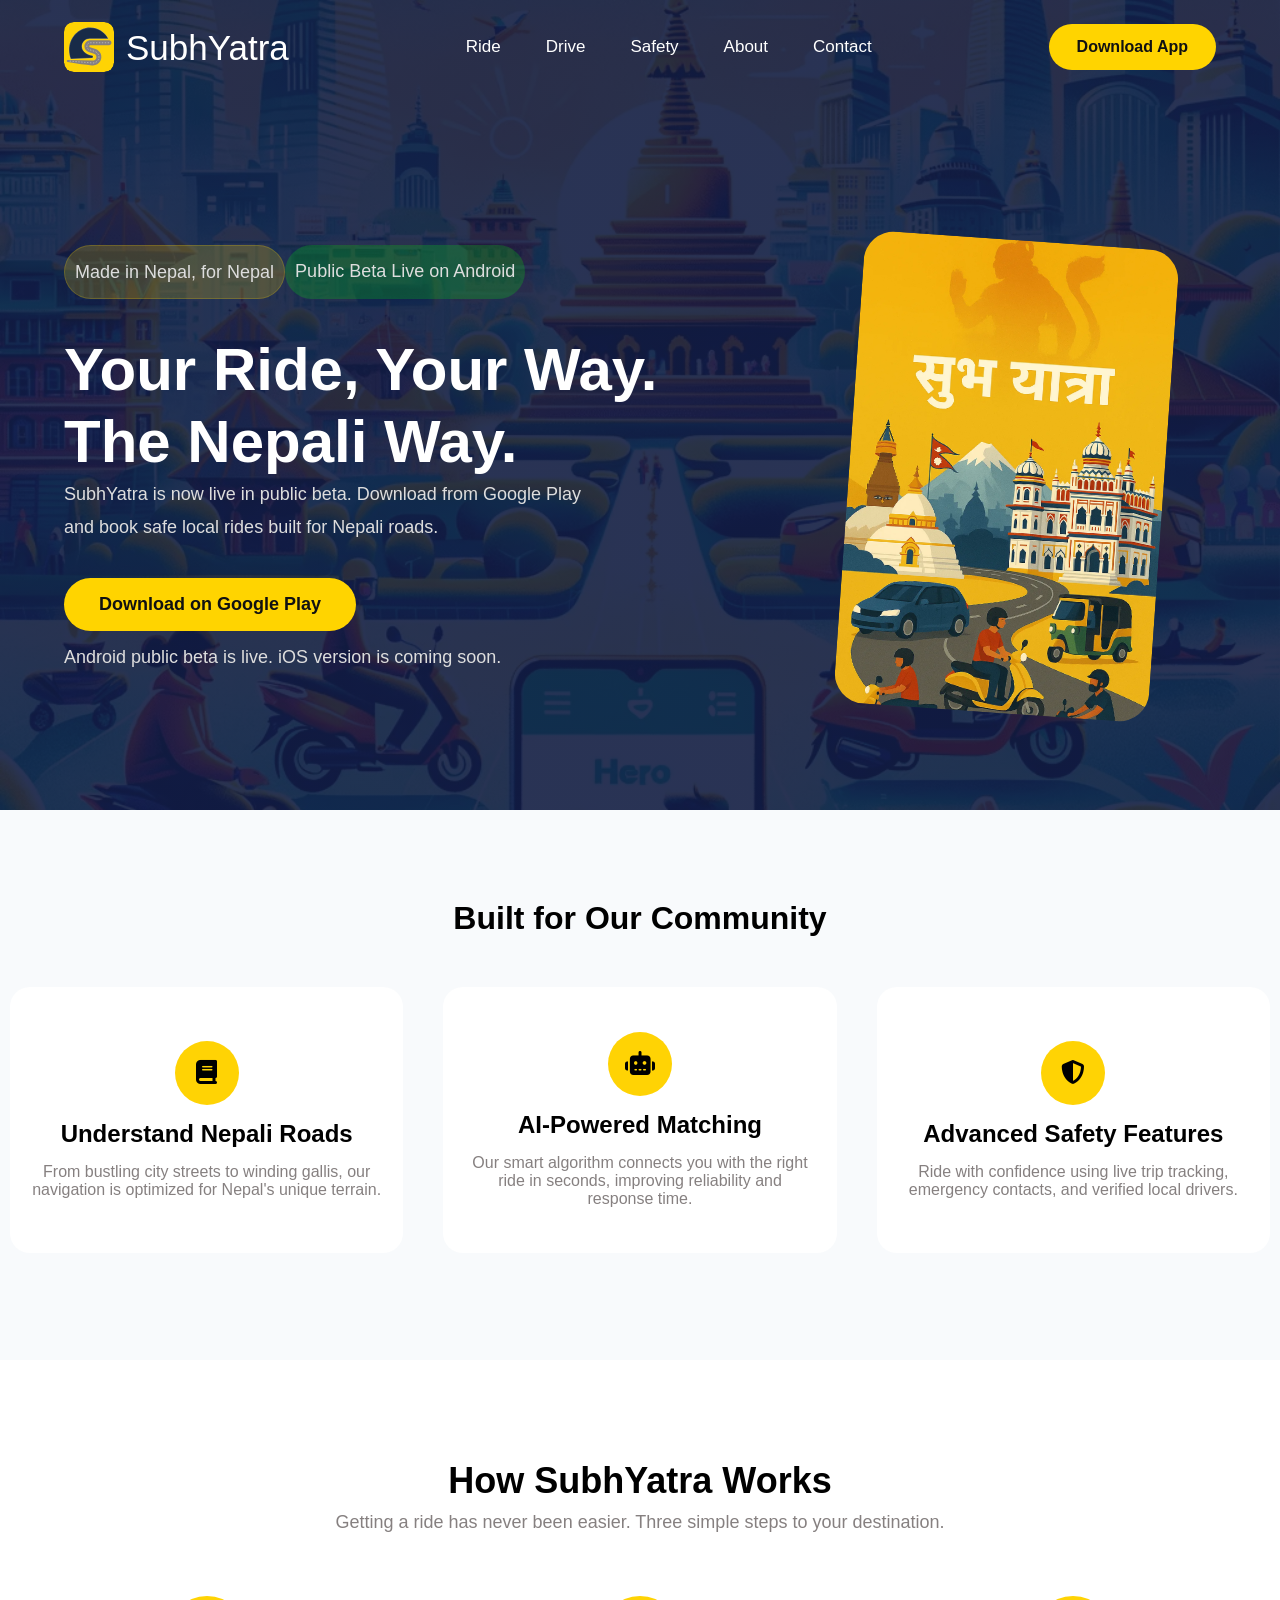
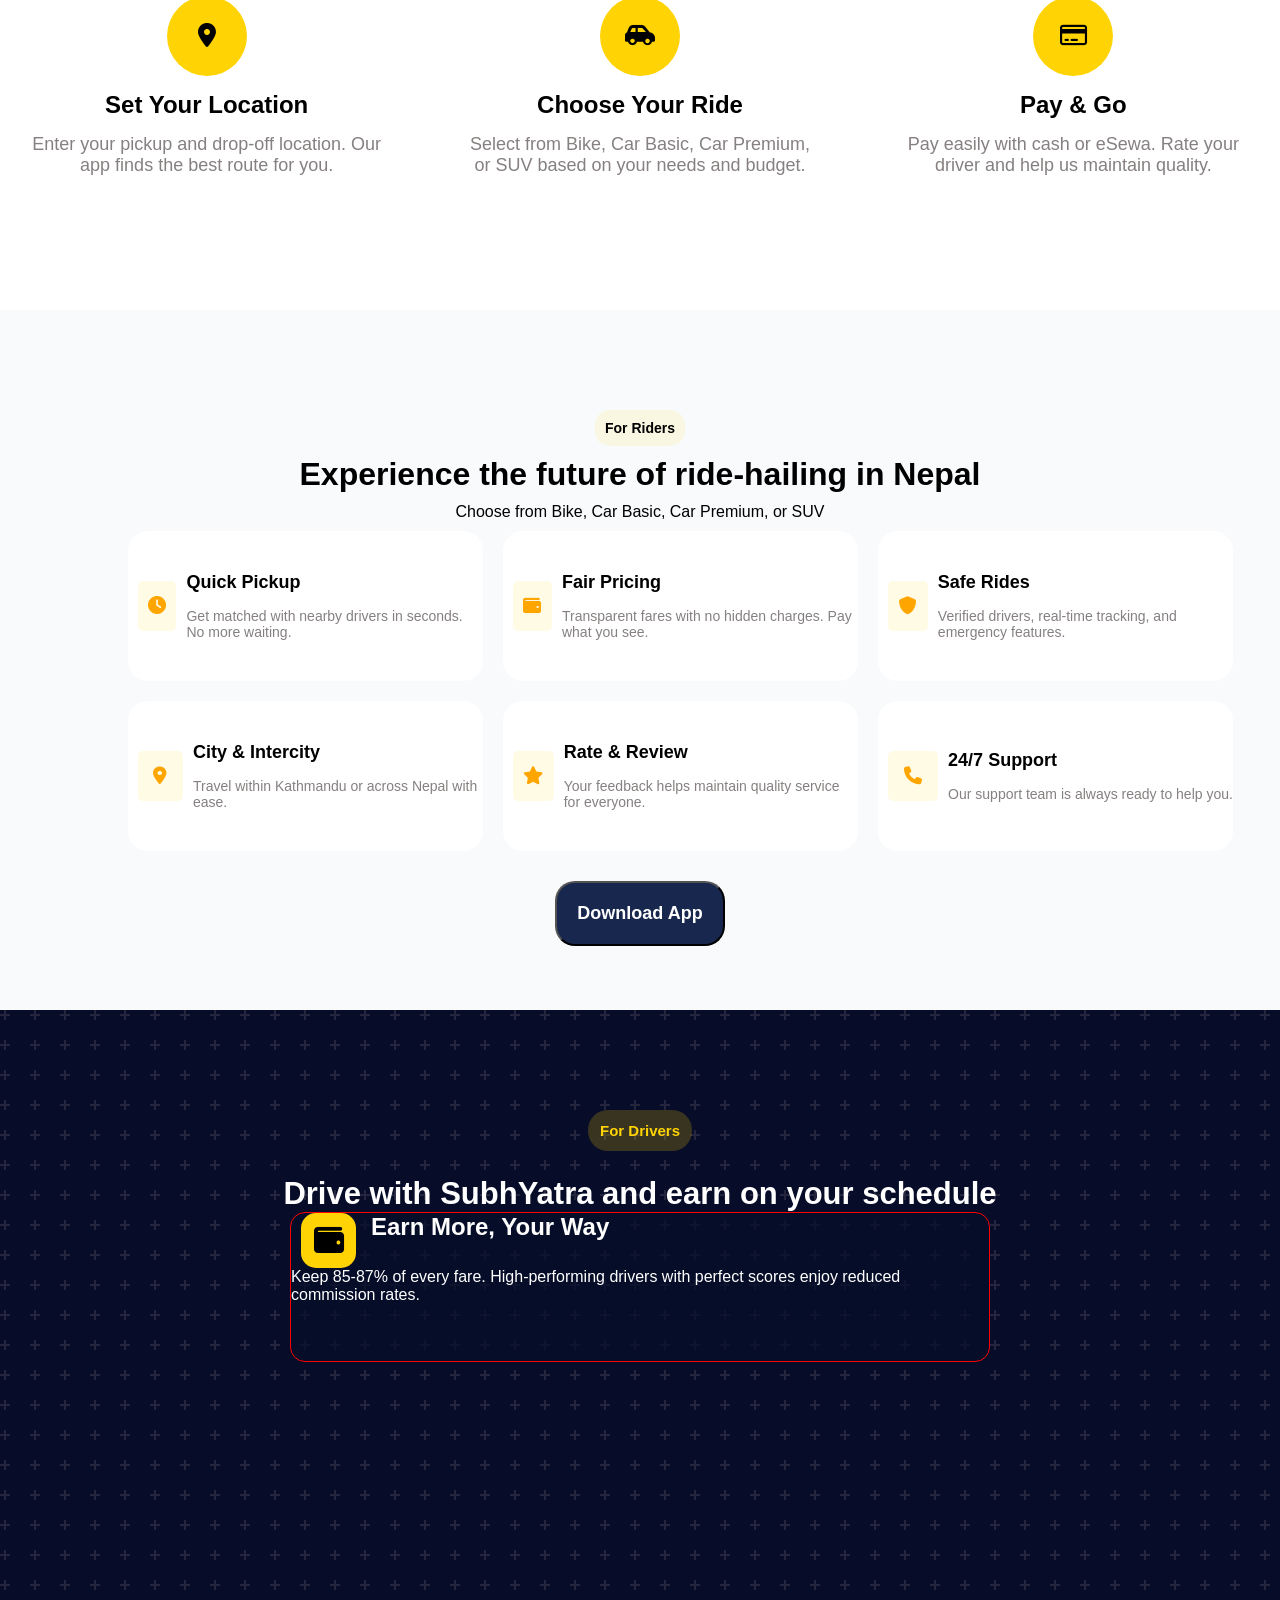
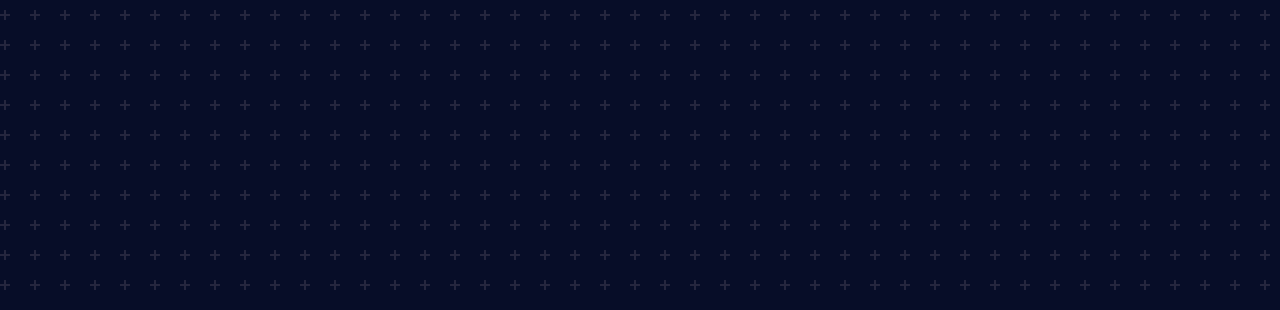
==== Project/index.html @ 44364826 "home page added" ====
<!doctype html>
<html lang="en">
  <head>
    <meta charset="UTF-8" />
    <meta name="viewport" content="width=device-width, initial-scale=1.0" />
    <title>subhyatra</title>
    <link rel="stylesheet" href="index.css" />
    <link
      rel="stylesheet"
      href="https://cdnjs.cloudflare.com/ajax/libs/font-awesome/6.7.2/css/all.min.css"
    />
  </head>
  <body>
    <div class="main">
      <header>
        <div class="navbar">
          <!-- Logo -->
          <div class="logo">
            <a href="#">
              <img src="Images/logo.svg" alt="logo" />
            </a>
            <a href="#">SubhYatra</a>
          </div>

          <!-- Navigation -->
          <ul class="nav-links">
            <li><a href="#">Ride</a></li>
            <li><a href="#">Drive</a></li>
            <li><a href="#">Safety</a></li>
            <li><a href="#">About</a></li>
            <li><a href="#">Contact</a></li>
          </ul>

          <!-- button -->
          <button class="download-btn">Download App</button>
        </div>
      </header>
      <!-- hero section -->
      <section class="hero">
        <!-- Left Content -->

        <div class="hero-content">
          <div class="top-hero">
            <p class="par1">Made in Nepal, for Nepal</p>
            <p class="par2">Public Beta Live on Android</p>
          </div>
          <h1>Your Ride, Your Way.</h1>
          <h1>The Nepali Way.</h1>

          <p>
            SubhYatra is now live in public beta. Download from Google Play
            <br />
            and book safe local rides built for Nepali roads.
          </p>

          <button class="hero-btn">Download on Google Play</button>
          <p>Android public beta is live. iOS version is coming soon.</p>
        </div>

        <!-- Right Image -->
        <div class="hero-image">
          <img src="Images/Hero.webp" alt="image not found" />
        </div>
      </section>
    </div>

    <!-- container1 -->
    <div class="container1">
      <h1>Built for Our Community</h1>
      <div class="boxA-sec box-cont">
        <!-- book -->
        <div class="box box-anim">
          <div class="icon-box">
            <div class="icon">
              <i class="fa-solid fa-book"></i>
            </div>
          </div>

          <h2>Understand Nepali Roads</h2>
          <p class="details">
            From bustling city streets to winding gallis, our navigation is
            optimized for Nepal's unique terrain.
          </p>
        </div>
        <!-- robot -->
        <div class="box box-anim">
          <div class="icon-box">
            <div class="icon">
              <i class="fa-solid fa-robot"></i>
            </div>
          </div>

          <h2>AI-Powered Matching</h2>
          <p class="details">
            Our smart algorithm connects you with the right ride in seconds,
            improving reliability and response time.
          </p>
        </div>
        <!-- safety -->
        <div class="box box-anim">
          <div class="icon-box">
            <div class="icon">
              <i class="fa-solid fa-shield-halved"></i>
            </div>
          </div>

          <h2>Advanced Safety Features</h2>
          <p class="details">
            Ride with confidence using live trip tracking, emergency contacts,
            and verified local drivers.
          </p>
        </div>
      </div>
    </div>
    <!-- Container2 -->
    <div class="container2">
      <h1>How SubhYatra Works</h1>
      <p>
        Getting a ride has never been easier. Three simple steps to your
        destination.
      </p>
      <div class=" box-cont">
        <!-- location -->
        <div class="box">
          <div class="icon-box2">
            <div class="icon">
              <i class="fa-solid fa-location-dot"></i>
            </div>
          </div>

          <h2>Set Your Location</h2>
          <p class="details">
            Enter your pickup and drop-off location. Our app finds the best
            route for you.
          </p>
        </div>
        <!-- Ride -->
        <div class="box">
          <div class="icon-box2">
            <div class="icon">
              <i class="fa-solid fa-car-side"></i>
            </div>
          </div>

          <h2>Choose Your Ride</h2>
          <p class="details">
            Select from Bike, Car Basic, Car Premium, or SUV based on your needs
            and budget.
          </p>
        </div>
        <!-- Pay -->
        <div class="box">
          <div class="icon-box2">
            <div class="icon">
              <i class="fa-regular fa-credit-card"></i>
            </div>
          </div>

          <h2>Pay & Go</h2>
          <p class="details">
            Pay easily with cash or eSewa. Rate your driver and help us maintain
            quality.
          </p>
        </div>
      </div>
    </div>
    <!-- container3 -->
    <div class="container3">
      <p class="riders">For Riders</p>
      <h1>Experience the future of ride-hailing in Nepal</h1>
      <p>Choose from Bike, Car Basic, Car Premium, or SUV</p>
      <div class="content3">
        <!-- boxc-1 -->

        <div class="boxc">
          <div class="icon-box3">
            <div class="iconc">
              <i class="fa-solid fa-clock"></i>
            </div>
          </div>
          <div class="details3">
            <h2>Quick Pickup</h2>
            <p class="details">
              Get matched with nearby drivers in seconds. No more waiting.
            </p>
          </div>
        </div>

        <!-- boxc-2 -->

        <div class="boxc">
          <div class="icon-box3">
            <div class="iconc">
              <i class="fa-solid fa-wallet"></i>
            </div>
          </div>
          <div class="details3">
            <h2>Fair Pricing</h2>
            <p class="details">
              Transparent fares with no hidden charges. Pay what you see.
            </p>
          </div>
        </div>

        <!-- boxc-3 -->

        <div class="boxc">
          <div class="icon-box3">
            <div class="iconc">
              <i class="fa-solid fa-shield"></i>
            </div>
          </div>
          <div class="details3">
            <h2>Safe Rides</h2>
            <p class="details">
              Verified drivers, real-time tracking, and emergency features.
            </p>
          </div>
        </div>
        <!-- boxc-4 -->

        <div class="boxc">
          <div class="icon-box3">
            <div class="iconc">
              <i class="fa-solid fa-location-dot"></i>
            </div>
          </div>
          <div class="details3">
            <h2>City & Intercity</h2>
            <p class="details">
              Travel within Kathmandu or across Nepal with ease.
            </p>
          </div>
        </div>

        <!-- boxc-5 -->

        <div class="boxc">
          <div class="icon-box3">
            <div class="iconc">
              <i class="fa-solid fa-star"></i>
            </div>
          </div>
          <div class="details3">
            <h2>Rate & Review</h2>
            <p class="details">
              Your feedback helps maintain quality service for everyone.
            </p>
          </div>
        </div>

        <!-- boxc-6 -->

        <div class="boxc">
          <div class="icon-box3">
            <div class="iconc">
              <i class="fa-solid fa-phone"></i>
            </div>
          </div>
          <div class="details3">
            <h2>24/7 Support</h2>
            <p class="details">Our support team is always ready to help you.</p>
          </div>
        </div>
      </div>

      <button class="cont3-but">Download App</button>
    </div>

    <!-- container4 -->
    <div class="container4">
      <p class="cont4-top">For Drivers</p>
      <h1>Drive with SubhYatra and earn on your schedule</h1>
      <!-- top box -->
      <div class="box-d1"> 
        <!-- icon and heading in same div -->
          <div class="d1-top">
            <div class="icon-boxd">
            <div class="icon-d">
              <i class="fa-solid fa-wallet"></i>
            </div>
          </div>
          
            <h2>Earn More, Your Way</h2>
          </div>
          
            <p>Keep 85-87% of every fare. High-performing drivers with perfect scores enjoy reduced commission rates.</p>
          </div>
        </div>

      </div>
    </div>
  </body>
</html>
---- Project/index.css ----
* {
  margin: 0;
  padding: 0;
  box-sizing: border-box;
  font-family: "Poppins", sans-serif;
}

body {
  height: 100vh;
}
.main {
  height: 90%;
  background: #18274d;
  /* Background Image */
  background-image:
    linear-gradient(rgba(18, 29, 66, 0.9), rgba(18, 29, 66, 0.9)),
    url("Images/hero-image.webp");

  background-size: cover;
  background-position: center;
  background-repeat: no-repeat;
}
/* HEADER */

header {
  width: 100%;
}

.navbar {
  width: 90%;
  max-width: 1300px;
  margin: auto;
  padding: 22px 0;
  display: flex;
  justify-content: space-between;
  align-items: center;
}

/* LOGO */

.logo {
  display: flex;
  align-items: center;
  gap: 12px;
}
.logo img {
  width: 50px;
  height: 50px;
  display: block;
}
.logo a {
  margin: 0;
  font-size: 35px;
  color: #fff;
  line-height: 1;
  text-decoration: none;
}

/* NAVIGATION */

.nav-links {
  display: flex;
  list-style: none;
  gap: 45px;
}

.nav-links a {
  color: #fff;
  text-decoration: none;
  font-size: 17px;
  font-weight: 500;
  position: relative;
}

.nav-links a:hover {
  color: #ffd400;
}

.download-btn {
  padding: 14px 28px;
  border: none;
  outline: none;
  background: #ffd400;
  color: #111;
  font-size: 16px;
  font-weight: 600;
  border-radius: 35px;
  cursor: pointer;
}

.download-btn:hover {
  background: white;
}

/* HERO */
.top-hero {
  display: flex;
  gap: 0;
}
.top-hero p {
  padding: 10px;
  border-radius: 40px;
}
.par1 {
  color: yellow;
  background-color: rgba(255, 212, 0, 0.2);
  border: 1px solid rgba(255, 212, 0, 0.2);
}
.par2 {
  background-color: rgba(0, 255, 0, 0.2);
  border: rgba(0, 255, 0, 0.2);
}

.hero {
  width: 90%;
  max-width: 1200px;
  margin: auto;
  min-height: 85vh;
  display: flex;
  justify-content: space-between;
  align-items: center;
  gap: 60px;
}

/* LEFT */

.hero-content h1 {
  font-size: 60px;
  color: #fff;
  line-height: 1.2;
  font-weight: 700;
}

.hero-content p {
  color: #ddd;
  font-size: 18px;
  line-height: 1.8;
  max-width: 520px;
  margin-bottom: 35px;
}

/* BUTTON */

.hero-btn {
  padding: 16px 35px;
  margin-bottom: 10px;
  border: none;
  outline: none;
  background: #ffd400;
  color: #111;
  font-size: 18px;
  font-weight: 600;
  border-radius: 40px;
  cursor: pointer;
}

.hero-btn:hover {
  background: white;
}

/* RIGHT */

.hero-image {
  display: flex;
  justify-content: center;
}

.hero-image img {
  width: 420px;
  max-width: 75%;
  border-radius: 30px;
  transform: rotate(4deg);
}

/* container1 */
.container1 {
  width: 100%;
  height: 550px;
  background-color: #f8fafc;
  margin: auto;
  display: flex;
  flex-direction: column;
  align-items: center;
  gap: 40px;
}
.container1 h1 {
  margin-top: 90px;
}
.box-cont {
  width: 100%;
  display: flex;
  justify-content: center;
  gap: 20px;
}
.box {
  width: 400px;
  height: 266px;
  margin: 10px;
  border-radius: 20px;
  background-color: #fff;
  display: flex;
  flex-direction: column;
  justify-content: center;
  align-items: center;
  text-align: center;
  padding: 20px;
  gap: 15px;
}

.icon-box {
  width: 64px;
  height: 64px;
  background-color: #ffd304;
  border-radius: 50%;
  display: flex;
  justify-content: center;
  align-items: center;
}
.icon {
  font-size: 24px;
}
.box h1 {
  font-size: 20px;
}

.details {
  color: #868080;
  font-size: 16px;
}
.box-anim {
  transition:
    transform 0.35s ease,
    box-shadow 0.35s ease;
}
.box-anim:hover {
  transform: translateY(-10px);
  box-shadow: 0 15px 35px rgba(0, 0, 0, 0.15);
}

/* container2 */
.container2 {
  width: 100%;
  height: 550px;
  background-color: #fff;
  margin: auto;
  display: flex;
  flex-direction: column;
  align-items: center;
  gap: 10px;
}
.icon-box2 {
  width: 80px;
  height: 80px;
  background-color: #ffd304;
  border-radius: 50%;
  display: flex;
  justify-content: center;
  align-items: center;
}
.container2 h1 {
  font-size: 36px;
  margin-top: 100px;
}
.container2 p {
  font-size: 18px;
  color: #868080;
}
/* container3 */
.container3 {
  background-color: #f8fafc;
  height: 700px;
  width: 100%;
  margin: auto;
  display: flex;
  flex-direction: column;
  align-items: center;
  gap: 10px;
}
.riders {
  margin-top: 100px;
  background-color: #ffd3041a;
  border-radius: 15px;
  padding: 10px;
  font-size: 14px;
  font-weight: bold;
}
.content3 {
  width: 80%;

  display: grid;
  grid-template-columns: repeat(3, 1fr);
  gap: 20px;
  justify-items: center;
  align-items: center;
}
.boxc {
  width: 355px;
  height: 150px;

  background-color: #fff;
  border-radius: 20px;
  display: flex;
  justify-content: center;
  align-items: center;
}
.icon-box3 {
  width: 50px;
  height: 50px;
  background-color: #ffd3041a;
  display: flex;
  justify-content: center;
  align-items: center;
  border-radius: 5px;
  margin: 10px;
}
.iconc {
  font-size: 18px;
  color: orange;
}

.boxc h2 {
  font-size: 18px;
}
.boxc p {
  font-size: 14px;
}
.details3 {
  display: flex;
  flex-direction: column;
  gap: 15px;
}
.cont3-but {
  background-color: #18274d;
  color: #fff;
  padding: 20px;
  font-size: 18px;
  font-weight: bold;
  border-radius: 20px;
  margin: 20px;
}

/* container4 */
.container4 {
  height: 900px;
/* background-color: rgba(29, 36, 83, 0.8) ; */
  /* background-color: #020f4a; */
background-color: rgb(7, 13, 40);
background-image: url("data:image/svg+xml,%3Csvg width='60' height='60' viewBox='0 0 60 60' xmlns='http://www.w3.org/2000/svg'%3E%3Cg fill='none' fill-rule='evenodd'%3E%3Cg fill='%23534b60' fill-opacity='0.4'%3E%3Cpath d='M36 34v-4h-2v4h-4v2h4v4h2v-4h4v-2h-4zm0-30V0h-2v4h-4v2h4v4h2V6h4V4h-4zM6 34v-4H4v4H0v2h4v4h2v-4h4v-2H6zM6 4V0H4v4H0v2h4v4h2V6h4V4H6z'/%3E%3C/g%3E%3C/g%3E%3C/svg%3E");
display: flex;
align-items: center;
flex-direction: column;

}
.cont4-top{
  font-size: 15px;
  font-weight: bold;
  color: #ffd304;
  background-color: #ffd30433;
  padding: 12px;
  border-radius: 20px;
  margin-top: 100px;
}
.container4 h1{
  font-size: 31px;
  color: #ffffff;
  margin-top: 25px;
}
.box-d1{
  width: 700px;
  height: 150px;
  border: 1px solid red;
  color: white;
  border-radius: 15px;
  background-color:rgb(7, 13, 40,0.7) ;
  background-image: none;
}
.d1-top{
  display: flex;
  gap: 15px;
  margin-left: 10px;
  margin-top: 2;
}
.icon-boxd{
  width: 55px;
  height: 55px;
  background-color: #ffd304;
  display: flex;
  justify-content: center;
  align-items: center;
  border-radius: 15px;
}
.icon-d{
  font-size: 30px;
  color: black;
}
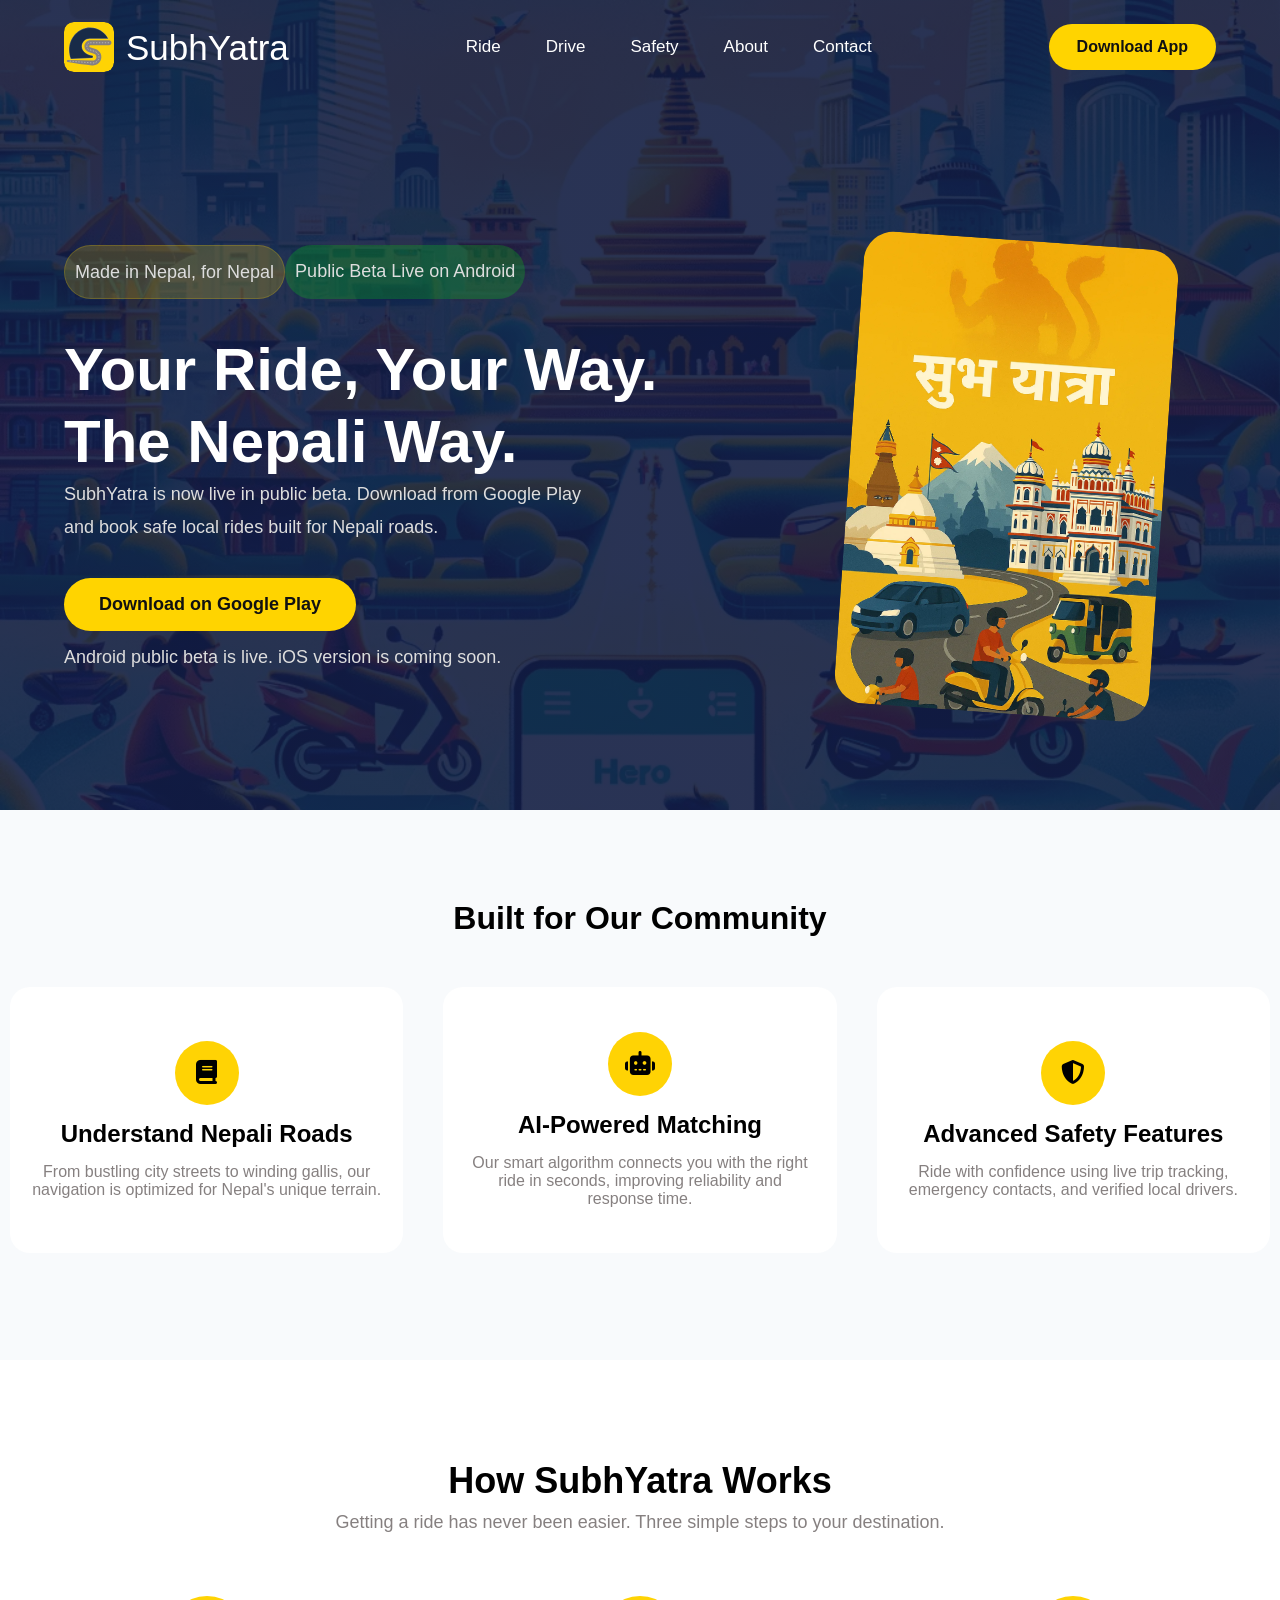
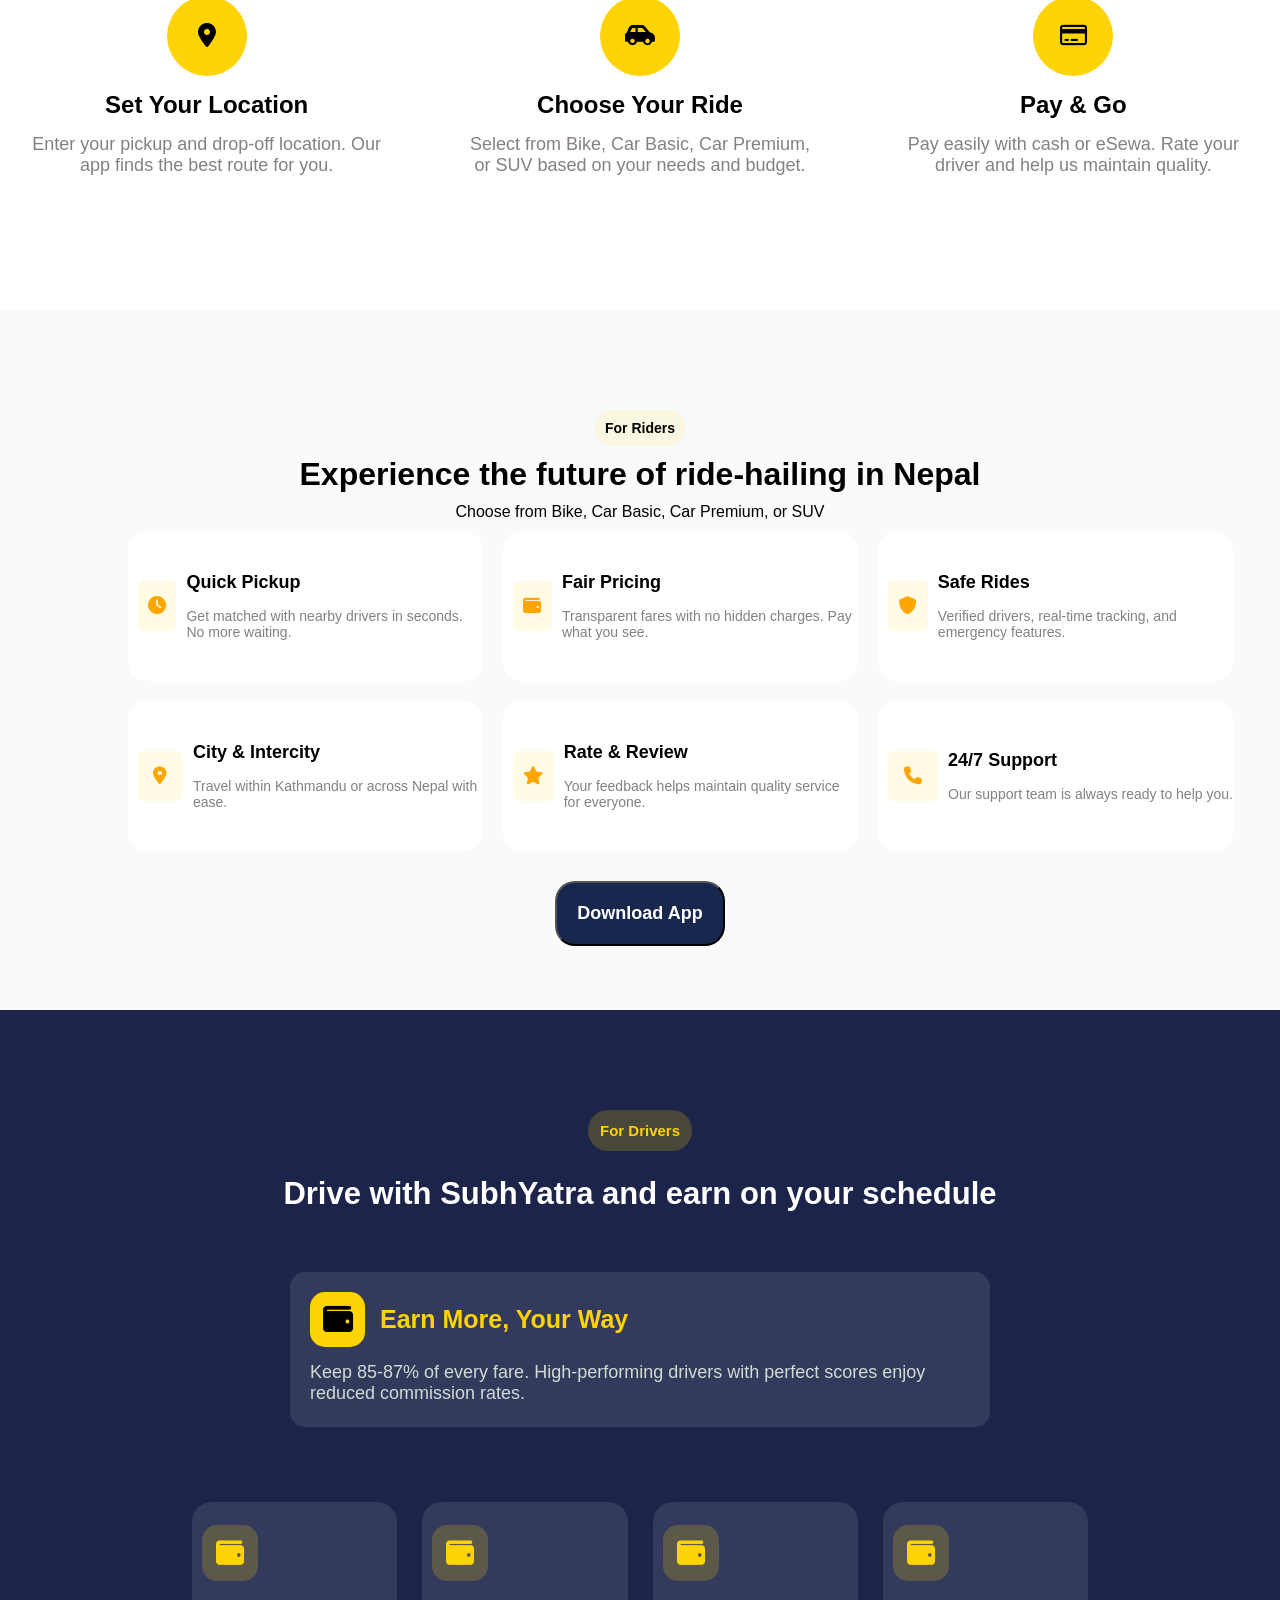
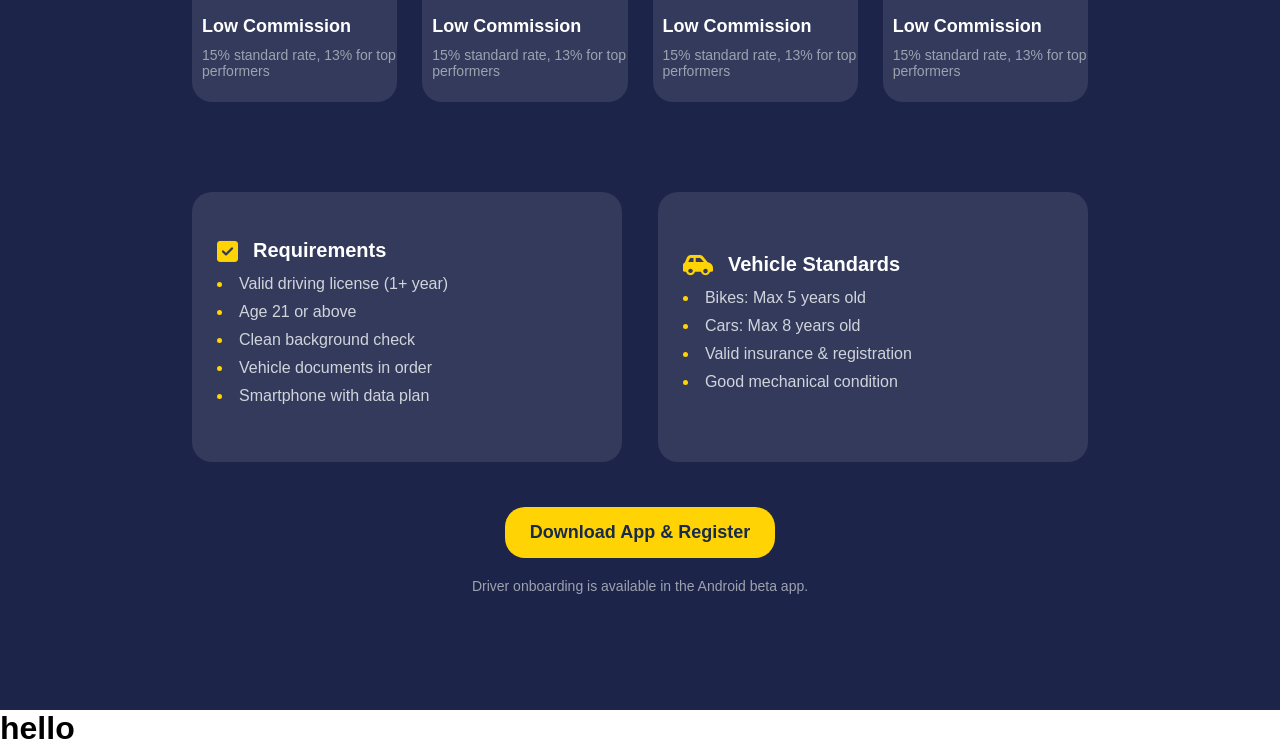
==== commit 31acd980: "container-4 added" ====
--- a/Project/index.html
+++ b/Project/index.html
@@ -119,7 +119,7 @@
         Getting a ride has never been easier. Three simple steps to your
         destination.
       </p>
-      <div class=" box-cont">
+      <div class="box-cont">
         <!-- location -->
         <div class="box">
           <div class="icon-box2">
@@ -272,23 +272,101 @@
       <p class="cont4-top">For Drivers</p>
       <h1>Drive with SubhYatra and earn on your schedule</h1>
       <!-- top box -->
-      <div class="box-d1"> 
+      <div class="box-d1">
         <!-- icon and heading in same div -->
-          <div class="d1-top">
-            <div class="icon-boxd">
+        <div class="d1-top">
+          <div class="icon-boxd">
             <div class="icon-d">
               <i class="fa-solid fa-wallet"></i>
             </div>
           </div>
-          
-            <h2>Earn More, Your Way</h2>
-          </div>
-          
-            <p>Keep 85-87% of every fare. High-performing drivers with perfect scores enjoy reduced commission rates.</p>
-          </div>
-        </div>
-
-      </div>
-    </div>
+
+          <h2 class="t-heading">Earn More, Your Way</h2>
+        </div>
+
+        <p class="d4-details">
+          Keep 85-87% of every fare. High-performing drivers with perfect scores
+          enjoy reduced commission rates.
+        </p>
+      </div>
+      <!-- middle 4 boxes -->
+      <div class="mid-boxes">
+        <!-- mbox-1 -->
+        <div class="d4-mBox">
+          <div class="icon-secm4">
+            <i class="fa-solid fa-wallet"></i>
+          </div>
+          <h1>Low Commission</h1>
+          <p>15% standard rate, 13% for top performers</p>
+        </div>
+        <!-- mbox-2 -->
+        <div class="d4-mBox">
+          <div class="icon-secm4">
+            <i class="fa-solid fa-wallet"></i>
+          </div>
+          <h1>Low Commission</h1>
+          <p>15% standard rate, 13% for top performers</p>
+        </div>
+        <!-- mbox-3 -->
+        <div class="d4-mBox">
+          <div class="icon-secm4">
+            <i class="fa-solid fa-wallet"></i>
+          </div>
+          <h1>Low Commission</h1>
+          <p>15% standard rate, 13% for top performers</p>
+        </div>
+        <!-- mbox-4 -->
+        <div class="d4-mBox">
+          <div class="icon-secm4">
+            <i class="fa-solid fa-wallet"></i>
+          </div>
+          <h1>Low Commission</h1>
+          <p>15% standard rate, 13% for top performers</p>
+        </div>
+      </div>
+      <!-- last 2 boxes (PARENT)-->
+      <div class="last-boxes">
+        <!-- box-1 (CHILD)-->
+        <div class="d4-lbox">
+          <div class="d4-lbox-top">
+            <i class="fa-solid fa-square-check"></i>
+
+            <h2>Requirements</h2>
+          </div>
+          <!-- list -->
+          <div class="lst-list">
+            <ul>
+              <li>Valid driving license (1+ year)</li>
+              <li>Age 21 or above</li>
+              <li>Clean background check</li>
+              <li>Vehicle documents in order</li>
+              <li>Smartphone with data plan</li>
+            </ul>
+          </div>
+        </div>
+        <!-- box-2 -->
+        <div class="d4-lbox">
+          <div class="d4-lbox-top">
+            <i class="fa-solid fa-car-side"></i>
+
+            <h2>Vehicle Standards</h2>
+          </div>
+          <!-- list -->
+          <div class="lst-list">
+            <ul>
+              <li>Bikes: Max 5 years old</li>
+              <li>Cars: Max 8 years old</li>
+              <li>Valid insurance & registration</li>
+              <li>Good mechanical condition</li>
+            </ul>
+          </div>
+        </div>
+      </div>
+      <button class="d4-button">Download App & Register</button>
+      <p class="d4-end">
+        Driver onboarding is available in the Android beta app.
+      </p>
+    </div>
+    <h1>hello</h1>
   </body>
 </html>
--- a/Project/index.css
+++ b/Project/index.css
@@ -341,17 +341,14 @@
 
 /* container4 */
 .container4 {
-  height: 900px;
-/* background-color: rgba(29, 36, 83, 0.8) ; */
-  /* background-color: #020f4a; */
-background-color: rgb(7, 13, 40);
-background-image: url("data:image/svg+xml,%3Csvg width='60' height='60' viewBox='0 0 60 60' xmlns='http://www.w3.org/2000/svg'%3E%3Cg fill='none' fill-rule='evenodd'%3E%3Cg fill='%23534b60' fill-opacity='0.4'%3E%3Cpath d='M36 34v-4h-2v4h-4v2h4v4h2v-4h4v-2h-4zm0-30V0h-2v4h-4v2h4v4h2V6h4V4h-4zM6 34v-4H4v4H0v2h4v4h2v-4h4v-2H6zM6 4V0H4v4H0v2h4v4h2V6h4V4H6z'/%3E%3C/g%3E%3C/g%3E%3C/svg%3E");
-display: flex;
-align-items: center;
-flex-direction: column;
-
-}
-.cont4-top{
+  height: 1300px;
+  background-color: rgb(28, 36, 73);
+  display: flex;
+  align-items: center;
+  flex-direction: column;
+}
+/* for drivers */
+.cont4-top {
   font-size: 15px;
   font-weight: bold;
   color: #ffd304;
@@ -359,28 +356,32 @@
   padding: 12px;
   border-radius: 20px;
   margin-top: 100px;
-}
-.container4 h1{
+  display: flex;
+  align-items: center;
+}
+.container4 h1 {
   font-size: 31px;
   color: #ffffff;
   margin-top: 25px;
 }
-.box-d1{
+/* box-1 */
+.box-d1 {
   width: 700px;
-  height: 150px;
-  border: 1px solid red;
+  height: 155px;
+  margin-top: 60px;
   color: white;
   border-radius: 15px;
-  background-color:rgb(7, 13, 40,0.7) ;
+  background-color: rgb(51, 58, 92);
   background-image: none;
 }
-.d1-top{
-  display: flex;
+.d1-top {
+  display: flex;
+  align-items: center;
   gap: 15px;
-  margin-left: 10px;
-  margin-top: 2;
-}
-.icon-boxd{
+  margin-left: 20px;
+  margin-top: 20px;
+}
+.icon-boxd {
   width: 55px;
   height: 55px;
   background-color: #ffd304;
@@ -389,8 +390,126 @@
   align-items: center;
   border-radius: 15px;
 }
-.icon-d{
+.icon-d {
   font-size: 30px;
   color: black;
 }
-
+.d4-details {
+  margin-top: 15px;
+  margin-left: 20px;
+  color: #d1dbd5;
+  font-size: 18px;
+}
+.t-heading {
+  color: #ffd304;
+  font-size: 25px;
+}
+/* container-4 middle boxes */
+.mid-boxes {
+  width: 70%;
+  height: 250px;
+  display: flex;
+  justify-content: center;
+  margin-top: 50px;
+  gap: 25px;
+  align-items: center;
+}
+
+.d4-mBox {
+  /* width: 200px; */
+  flex: 1;
+  height: 200px;
+  border-radius: 20px;
+  background-color: rgb(51, 58, 92);
+  display: flex;
+  flex-direction: column;
+  gap: 10px;
+  justify-content: center;
+}
+.icon-secm4 {
+  height: 56px;
+  width: 56px;
+  background-color: #ffd30433;
+  border-radius: 15px;
+  display: flex;
+  justify-content: center;
+  align-items: center;
+  margin-left: 10px;
+}
+.icon-secm4 i {
+  font-size: 28px;
+  color: #ffd304;
+}
+.d4-mBox h1 {
+  font-size: 18px;
+  margin-left: 10px;
+}
+.d4-mBox p {
+  font-size: 14px;
+  color: #9ca3af;
+  margin-left: 10px;
+}
+/* last boxes */
+.last-boxes {
+  width: 70%;
+  height: 300px;
+  margin-top: 50px;
+  display: flex;
+  align-items: center;
+  gap: 4%;
+}
+.d4-lbox {
+  width: 48%;
+  background-color: rgb(51, 58, 92);
+  border-radius: 20px;
+  height: 90%;
+  display: flex;
+  flex-direction: column;
+  justify-content: center;
+}
+
+.d4-lbox-top {
+  display: flex;
+  gap: 15px;
+  margin-left: 25px;
+  margin-bottom: 8px;
+}
+.d4-lbox-top i {
+  font-size: 24px;
+  color: #ffd304;
+}
+.d4-lbox-top h2 {
+  color: #fff;
+  font-size: 20px;
+  margin-bottom: 5px;
+}
+.lst-list ul {
+  list-style-type: disc;
+  list-style-position: inside;
+  color: #ffd304;
+}
+.lst-list li {
+  color: #d1d5db;
+  font-size: 16px;
+  padding-bottom: 10px;
+  padding-left: 25px;
+}
+.lst-list li::marker {
+  color: #ffd304;
+  font-size: 16px;
+}
+.d4-button {
+  margin-top: 30px;
+  background-color: #ffd304;
+  color: #182b48;
+  font-size: 18px;
+  font-weight: bold;
+  padding: 15px 25px;
+  border-radius: 20px;
+  border: none;
+}
+.d4-end {
+  margin-top: 20px;
+  color: #9ca3af;
+  font-size: 14px;
+}
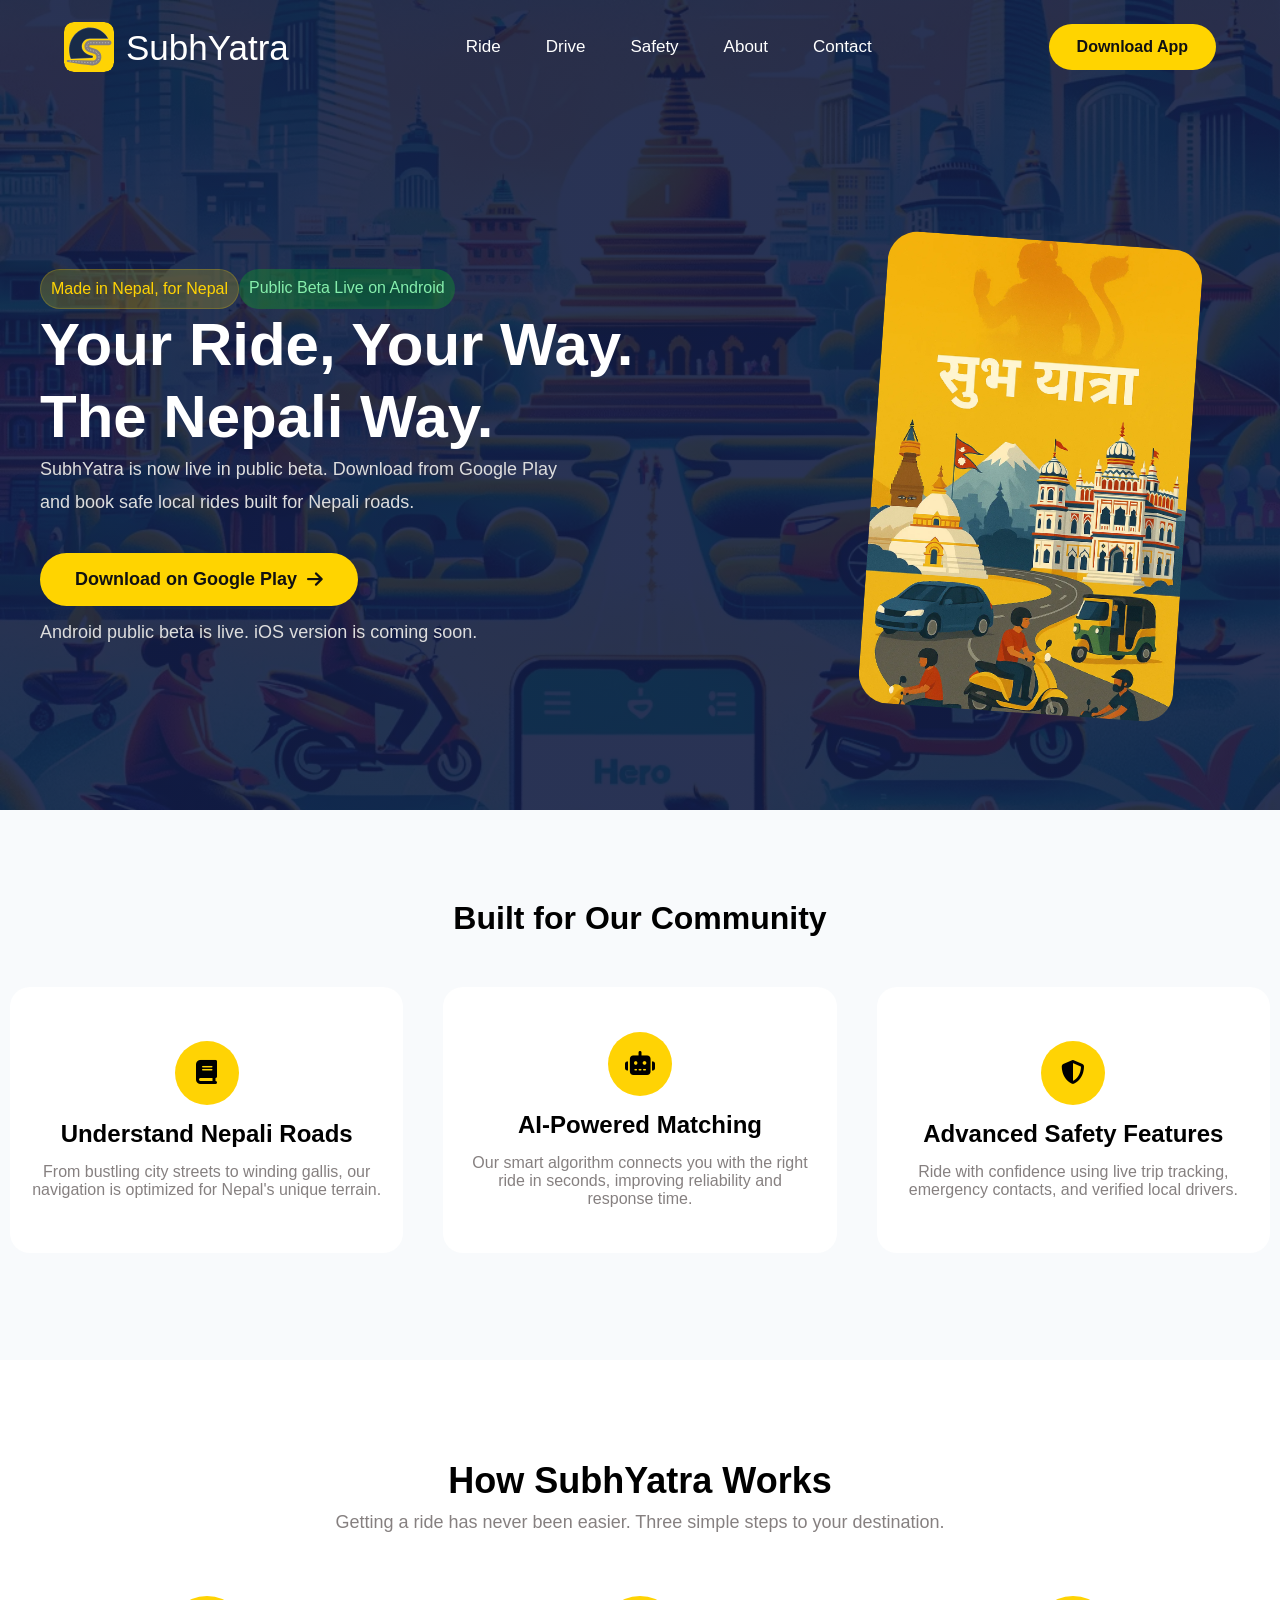
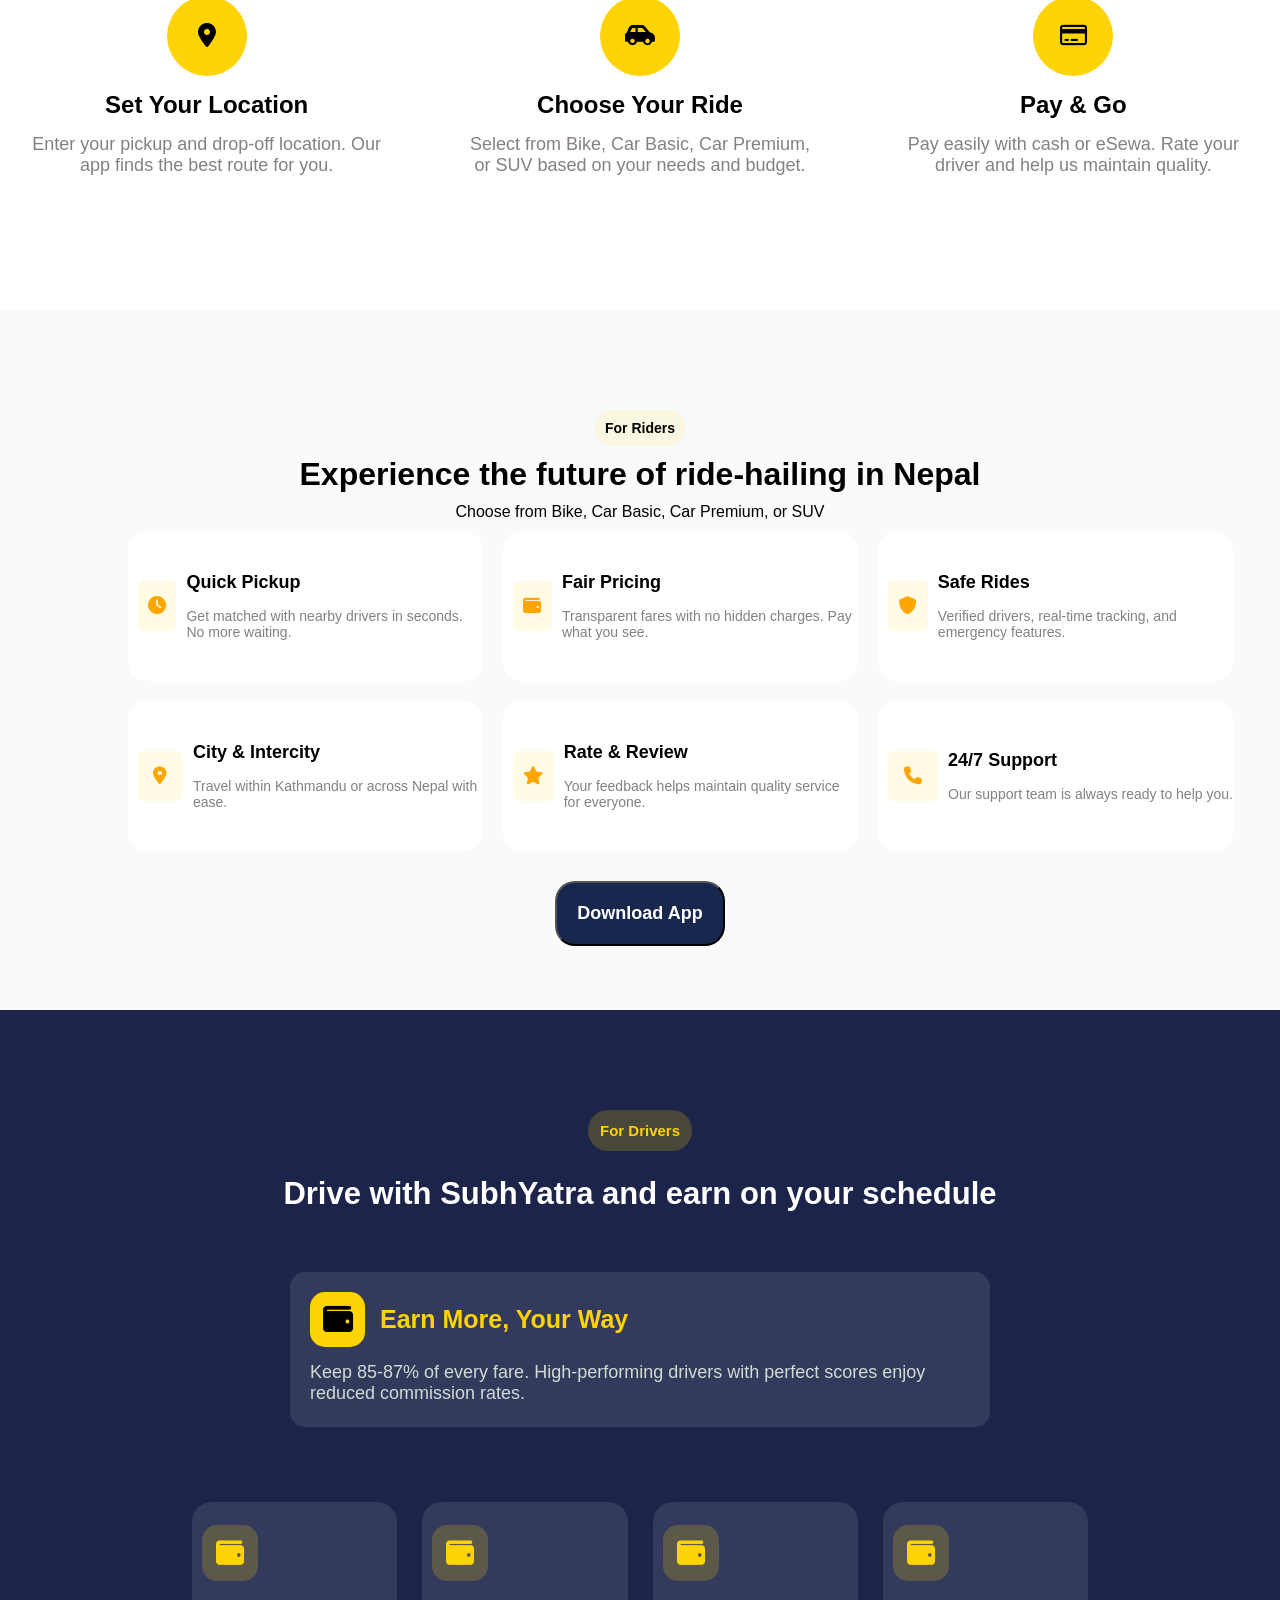
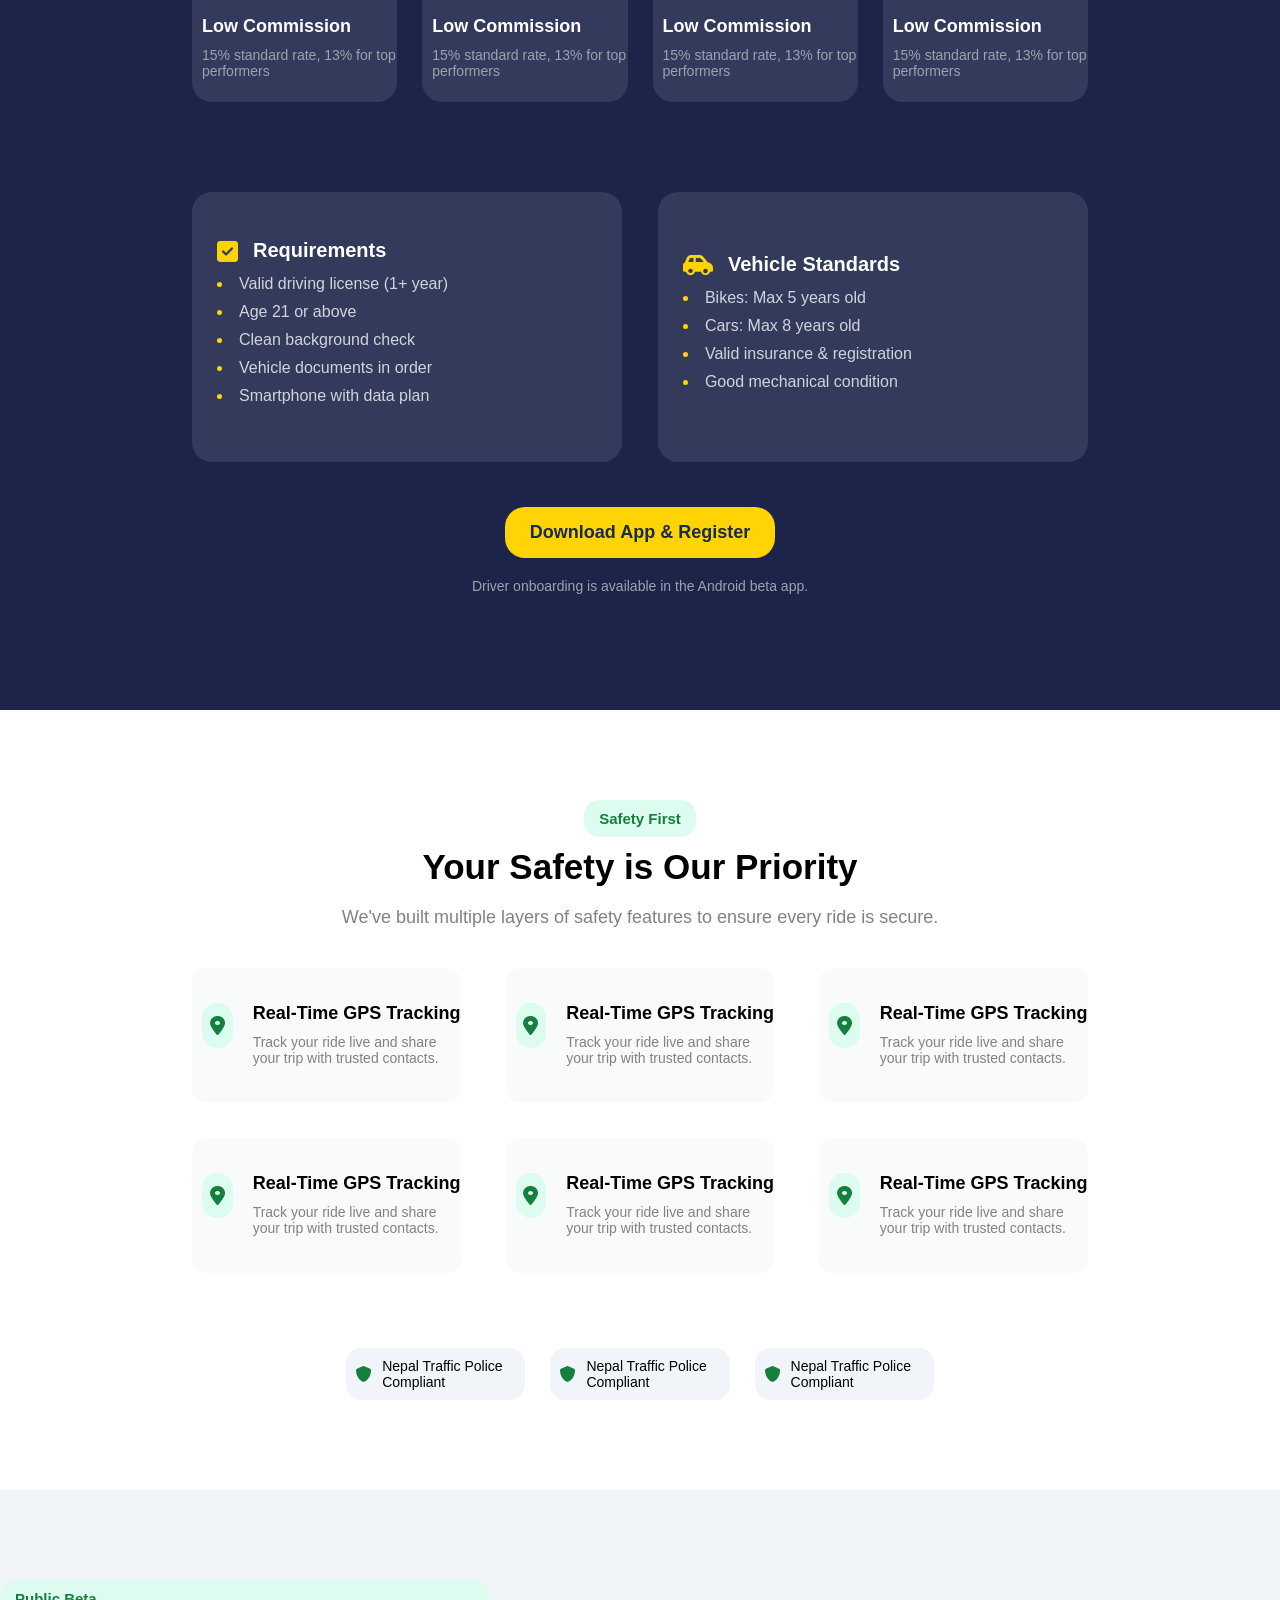
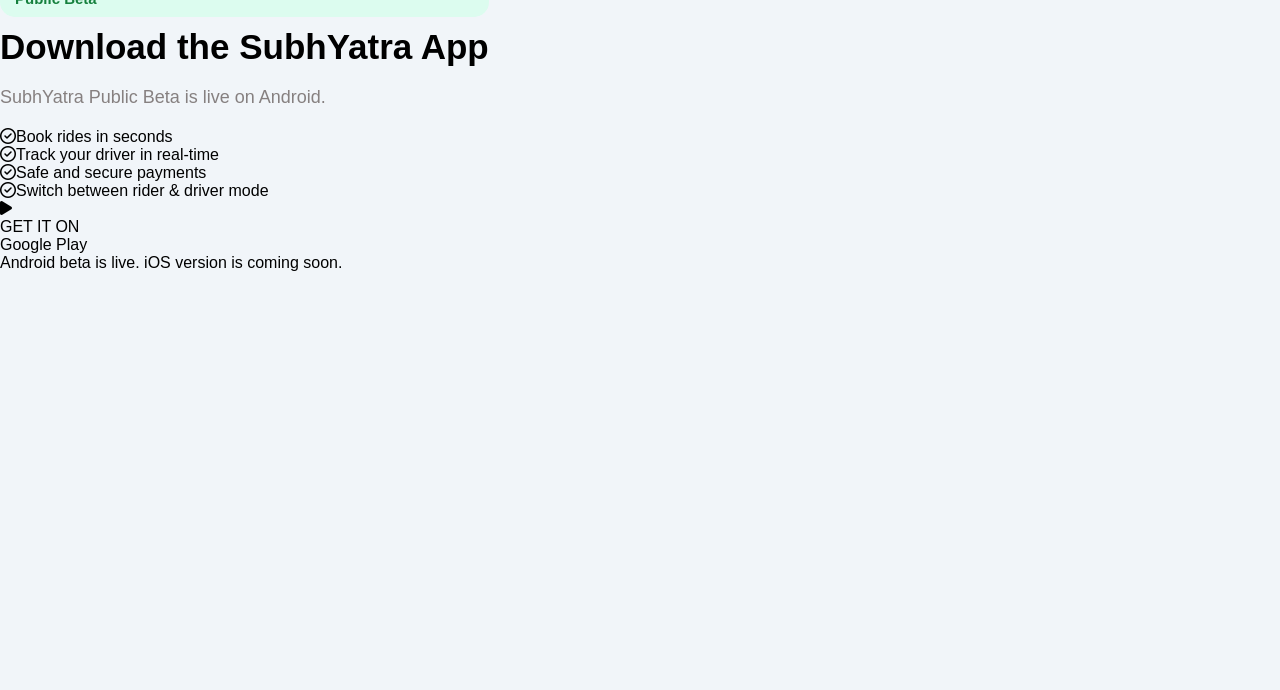
==== commit 29413828: "container-5 added" ====
--- a/Project/index.html
+++ b/Project/index.html
@@ -1,372 +1,506 @@
 <!doctype html>
 <html lang="en">
-  <head>
-    <meta charset="UTF-8" />
-    <meta name="viewport" content="width=device-width, initial-scale=1.0" />
-    <title>subhyatra</title>
-    <link rel="stylesheet" href="index.css" />
-    <link
-      rel="stylesheet"
-      href="https://cdnjs.cloudflare.com/ajax/libs/font-awesome/6.7.2/css/all.min.css"
-    />
-  </head>
-  <body>
-    <div class="main">
-      <header>
-        <div class="navbar">
-          <!-- Logo -->
-          <div class="logo">
-            <a href="#">
-              <img src="Images/logo.svg" alt="logo" />
-            </a>
-            <a href="#">SubhYatra</a>
-          </div>
-
-          <!-- Navigation -->
-          <ul class="nav-links">
-            <li><a href="#">Ride</a></li>
-            <li><a href="#">Drive</a></li>
-            <li><a href="#">Safety</a></li>
-            <li><a href="#">About</a></li>
-            <li><a href="#">Contact</a></li>
+
+<head>
+  <meta charset="UTF-8" />
+  <meta name="viewport" content="width=device-width, initial-scale=1.0" />
+  <title>subhyatra</title>
+  <link rel="stylesheet" href="index.css" />
+  <link rel="stylesheet" href="https://cdnjs.cloudflare.com/ajax/libs/font-awesome/6.7.2/css/all.min.css" />
+</head>
+
+<body>
+  <div class="main">
+    <header>
+      <div class="navbar">
+        <!-- Logo -->
+        <div class="logo">
+          <a href="#">
+            <img src="Images/logo.svg" alt="logo" />
+          </a>
+          <a href="#">SubhYatra</a>
+        </div>
+
+        <!-- Navigation -->
+        <ul class="nav-links">
+          <li><a href="#">Ride</a></li>
+          <li><a href="#">Drive</a></li>
+          <li><a href="#">Safety</a></li>
+          <li><a href="#">About</a></li>
+          <li><a href="#">Contact</a></li>
+        </ul>
+
+        <button class="download-btn">Download App</button>
+      </div>
+    </header>
+    <!-- hero section -->
+    <section class="hero">
+      <!-- Left Content -->
+
+      <div class="hero-content">
+        <div class="top-hero">
+          <p class="par1">Made in Nepal, for Nepal</p>
+          <p class="par2">Public Beta Live on Android</p>
+        </div>
+        <h1>Your Ride, Your Way.</h1>
+        <h1>The Nepali Way.</h1>
+
+        <p class="par">
+          SubhYatra is now live in public beta. Download from Google Play
+          <br />
+          and book safe local rides built for Nepali roads.
+        </p>
+        <!-- hero button -->
+        <button class="hero-btn">
+          Download on Google Play
+          <i class="fa-solid fa-arrow-right"></i>
+        </button>
+
+        <p class="par">
+          Android public beta is live. iOS version is coming soon.
+        </p>
+      </div>
+
+      <!-- Right Image -->
+      <div class="hero-image">
+        <img src="Images/Hero.webp" alt="image not found" />
+      </div>
+    </section>
+  </div>
+
+  <!-- container1 -->
+  <div class="container1">
+    <h1>Built for Our Community</h1>
+    <div class="boxA-sec box-cont">
+      <!-- book -->
+      <div class="box box-anim">
+        <div class="icon-box">
+          <div class="icon">
+            <i class="fa-solid fa-book"></i>
+          </div>
+        </div>
+
+        <h2>Understand Nepali Roads</h2>
+        <p class="details">
+          From bustling city streets to winding gallis, our navigation is
+          optimized for Nepal's unique terrain.
+        </p>
+      </div>
+      <!-- robot -->
+      <div class="box box-anim">
+        <div class="icon-box">
+          <div class="icon">
+            <i class="fa-solid fa-robot"></i>
+          </div>
+        </div>
+
+        <h2>AI-Powered Matching</h2>
+        <p class="details">
+          Our smart algorithm connects you with the right ride in seconds,
+          improving reliability and response time.
+        </p>
+      </div>
+      <!-- safety -->
+      <div class="box box-anim">
+        <div class="icon-box">
+          <div class="icon">
+            <i class="fa-solid fa-shield-halved"></i>
+          </div>
+        </div>
+
+        <h2>Advanced Safety Features</h2>
+        <p class="details">
+          Ride with confidence using live trip tracking, emergency contacts,
+          and verified local drivers.
+        </p>
+      </div>
+    </div>
+  </div>
+  <!-- Container2 -->
+  <div class="container2">
+    <h1>How SubhYatra Works</h1>
+    <p>
+      Getting a ride has never been easier. Three simple steps to your
+      destination.
+    </p>
+    <div class="box-cont">
+      <!-- location -->
+      <div class="box">
+        <div class="icon-box2">
+          <div class="icon">
+            <i class="fa-solid fa-location-dot"></i>
+          </div>
+        </div>
+
+        <h2>Set Your Location</h2>
+        <p class="details">
+          Enter your pickup and drop-off location. Our app finds the best
+          route for you.
+        </p>
+      </div>
+      <!-- Ride -->
+      <div class="box">
+        <div class="icon-box2">
+          <div class="icon">
+            <i class="fa-solid fa-car-side"></i>
+          </div>
+        </div>
+
+        <h2>Choose Your Ride</h2>
+        <p class="details">
+          Select from Bike, Car Basic, Car Premium, or SUV based on your needs
+          and budget.
+        </p>
+      </div>
+      <!-- Pay -->
+      <div class="box">
+        <div class="icon-box2">
+          <div class="icon">
+            <i class="fa-regular fa-credit-card"></i>
+          </div>
+        </div>
+
+        <h2>Pay & Go</h2>
+        <p class="details">
+          Pay easily with cash or eSewa. Rate your driver and help us maintain
+          quality.
+        </p>
+      </div>
+    </div>
+  </div>
+  <!-- container3 -->
+  <div class="container3">
+    <p class="riders">For Riders</p>
+    <h1>Experience the future of ride-hailing in Nepal</h1>
+    <p>Choose from Bike, Car Basic, Car Premium, or SUV</p>
+    <div class="content3">
+      <!-- boxc-1 -->
+
+      <div class="boxc">
+        <div class="icon-box3">
+          <div class="iconc">
+            <i class="fa-solid fa-clock"></i>
+          </div>
+        </div>
+        <div class="details3">
+          <h2>Quick Pickup</h2>
+          <p class="details">
+            Get matched with nearby drivers in seconds. No more waiting.
+          </p>
+        </div>
+      </div>
+
+      <!-- boxc-2 -->
+
+      <div class="boxc">
+        <div class="icon-box3">
+          <div class="iconc">
+            <i class="fa-solid fa-wallet"></i>
+          </div>
+        </div>
+        <div class="details3">
+          <h2>Fair Pricing</h2>
+          <p class="details">
+            Transparent fares with no hidden charges. Pay what you see.
+          </p>
+        </div>
+      </div>
+
+      <!-- boxc-3 -->
+
+      <div class="boxc">
+        <div class="icon-box3">
+          <div class="iconc">
+            <i class="fa-solid fa-shield"></i>
+          </div>
+        </div>
+        <div class="details3">
+          <h2>Safe Rides</h2>
+          <p class="details">
+            Verified drivers, real-time tracking, and emergency features.
+          </p>
+        </div>
+      </div>
+      <!-- boxc-4 -->
+
+      <div class="boxc">
+        <div class="icon-box3">
+          <div class="iconc">
+            <i class="fa-solid fa-location-dot"></i>
+          </div>
+        </div>
+        <div class="details3">
+          <h2>City & Intercity</h2>
+          <p class="details">
+            Travel within Kathmandu or across Nepal with ease.
+          </p>
+        </div>
+      </div>
+
+      <!-- boxc-5 -->
+
+      <div class="boxc">
+        <div class="icon-box3">
+          <div class="iconc">
+            <i class="fa-solid fa-star"></i>
+          </div>
+        </div>
+        <div class="details3">
+          <h2>Rate & Review</h2>
+          <p class="details">
+            Your feedback helps maintain quality service for everyone.
+          </p>
+        </div>
+      </div>
+
+      <!-- boxc-6 -->
+
+      <div class="boxc">
+        <div class="icon-box3">
+          <div class="iconc">
+            <i class="fa-solid fa-phone"></i>
+          </div>
+        </div>
+        <div class="details3">
+          <h2>24/7 Support</h2>
+          <p class="details">Our support team is always ready to help you.</p>
+        </div>
+      </div>
+    </div>
+
+    <button class="cont3-but">Download App</button>
+  </div>
+
+  <!-- container4 -->
+  <div class="container4">
+    <p class="cont4-top">For Drivers</p>
+    <h1>Drive with SubhYatra and earn on your schedule</h1>
+    <!-- top box -->
+    <div class="box-d1">
+      <!-- icon and heading in same div -->
+      <div class="d1-top">
+        <div class="icon-boxd">
+          <div class="icon-d">
+            <i class="fa-solid fa-wallet"></i>
+          </div>
+        </div>
+
+        <h2 class="t-heading">Earn More, Your Way</h2>
+      </div>
+
+      <p class="d4-details">
+        Keep 85-87% of every fare. High-performing drivers with perfect scores
+        enjoy reduced commission rates.
+      </p>
+    </div>
+    <!-- middle 4 boxes -->
+    <div class="mid-boxes">
+      <!-- mbox-1 -->
+      <div class="d4-mBox">
+        <div class="icon-secm4">
+          <i class="fa-solid fa-wallet"></i>
+        </div>
+        <h1>Low Commission</h1>
+        <p>15% standard rate, 13% for top performers</p>
+      </div>
+      <!-- mbox-2 -->
+      <div class="d4-mBox">
+        <div class="icon-secm4">
+          <i class="fa-solid fa-wallet"></i>
+        </div>
+        <h1>Low Commission</h1>
+        <p>15% standard rate, 13% for top performers</p>
+      </div>
+      <!-- mbox-3 -->
+      <div class="d4-mBox">
+        <div class="icon-secm4">
+          <i class="fa-solid fa-wallet"></i>
+        </div>
+        <h1>Low Commission</h1>
+        <p>15% standard rate, 13% for top performers</p>
+      </div>
+      <!-- mbox-4 -->
+      <div class="d4-mBox">
+        <div class="icon-secm4">
+          <i class="fa-solid fa-wallet"></i>
+        </div>
+        <h1>Low Commission</h1>
+        <p>15% standard rate, 13% for top performers</p>
+      </div>
+    </div>
+    <!-- last 2 boxes (PARENT)-->
+    <div class="last-boxes">
+      <!-- box-1 (CHILD)-->
+      <div class="d4-lbox">
+        <div class="d4-lbox-top">
+          <i class="fa-solid fa-square-check"></i>
+
+          <h2>Requirements</h2>
+        </div>
+        <!-- list -->
+        <div class="lst-list">
+          <ul>
+            <li>Valid driving license (1+ year)</li>
+            <li>Age 21 or above</li>
+            <li>Clean background check</li>
+            <li>Vehicle documents in order</li>
+            <li>Smartphone with data plan</li>
           </ul>
-
-          <!-- button -->
-          <button class="download-btn">Download App</button>
-        </div>
-      </header>
-      <!-- hero section -->
-      <section class="hero">
-        <!-- Left Content -->
-
-        <div class="hero-content">
-          <div class="top-hero">
-            <p class="par1">Made in Nepal, for Nepal</p>
-            <p class="par2">Public Beta Live on Android</p>
-          </div>
-          <h1>Your Ride, Your Way.</h1>
-          <h1>The Nepali Way.</h1>
-
+        </div>
+      </div>
+      <!-- box-2 -->
+      <div class="d4-lbox">
+        <div class="d4-lbox-top">
+          <i class="fa-solid fa-car-side"></i>
+
+          <h2>Vehicle Standards</h2>
+        </div>
+        <!-- list -->
+        <div class="lst-list">
+          <ul>
+            <li>Bikes: Max 5 years old</li>
+            <li>Cars: Max 8 years old</li>
+            <li>Valid insurance & registration</li>
+            <li>Good mechanical condition</li>
+          </ul>
+        </div>
+      </div>
+    </div>
+    <button class="d4-button">Download App & Register</button>
+    <p class="d4-end">
+      Driver onboarding is available in the Android beta app.
+    </p>
+  </div>
+  <!-- container-5 -->
+  <div class="d5">
+    <p class="d5-top">Safety First</p>
+    <p class="d5-heading">Your Safety is Our Priority</p>
+    <p class="d5-details">
+      We've built multiple layers of safety features to ensure every ride is
+      secure.
+    </p>
+    <!-- first 3 box parent-->
+    <div class="d5-boxA">
+      <!-- box-1 -->
+
+      <div class="box-d5A">
+        <i class="fa-solid fa-location-dot"></i>
+
+        <div class="d5-content">
+          <h2>Real-Time GPS Tracking</h2>
           <p>
-            SubhYatra is now live in public beta. Download from Google Play
-            <br />
-            and book safe local rides built for Nepali roads.
-          </p>
-
-          <button class="hero-btn">Download on Google Play</button>
-          <p>Android public beta is live. iOS version is coming soon.</p>
-        </div>
-
-        <!-- Right Image -->
-        <div class="hero-image">
-          <img src="Images/Hero.webp" alt="image not found" />
-        </div>
-      </section>
-    </div>
-
-    <!-- container1 -->
-    <div class="container1">
-      <h1>Built for Our Community</h1>
-      <div class="boxA-sec box-cont">
-        <!-- book -->
-        <div class="box box-anim">
-          <div class="icon-box">
-            <div class="icon">
-              <i class="fa-solid fa-book"></i>
-            </div>
-          </div>
-
-          <h2>Understand Nepali Roads</h2>
-          <p class="details">
-            From bustling city streets to winding gallis, our navigation is
-            optimized for Nepal's unique terrain.
-          </p>
-        </div>
-        <!-- robot -->
-        <div class="box box-anim">
-          <div class="icon-box">
-            <div class="icon">
-              <i class="fa-solid fa-robot"></i>
-            </div>
-          </div>
-
-          <h2>AI-Powered Matching</h2>
-          <p class="details">
-            Our smart algorithm connects you with the right ride in seconds,
-            improving reliability and response time.
-          </p>
-        </div>
-        <!-- safety -->
-        <div class="box box-anim">
-          <div class="icon-box">
-            <div class="icon">
-              <i class="fa-solid fa-shield-halved"></i>
-            </div>
-          </div>
-
-          <h2>Advanced Safety Features</h2>
-          <p class="details">
-            Ride with confidence using live trip tracking, emergency contacts,
-            and verified local drivers.
-          </p>
-        </div>
-      </div>
-    </div>
-    <!-- Container2 -->
-    <div class="container2">
-      <h1>How SubhYatra Works</h1>
+            Track your ride live and share your trip with trusted contacts.
+          </p>
+        </div>
+      </div>
+      <!-- box-2 -->
+      <div class="box-d5A">
+        <i class="fa-solid fa-location-dot"></i>
+
+        <div class="d5-content">
+          <h2>Real-Time GPS Tracking</h2>
+          <p>
+            Track your ride live and share your trip with trusted contacts.
+          </p>
+        </div>
+      </div>
+      <!-- box-3 -->
+      <div class="box-d5A">
+        <i class="fa-solid fa-location-dot"></i>
+
+        <div class="d5-content">
+          <h2>Real-Time GPS Tracking</h2>
+          <p>
+            Track your ride live and share your trip with trusted contacts.
+          </p>
+        </div>
+      </div>
+    </div>
+    <!-- next 3 box parent -->
+    <div class="d5-boxA">
+      <!-- box-1 -->
+      <div class="box-d5A">
+        <i class="fa-solid fa-location-dot"></i>
+
+        <div class="d5-content">
+          <h2>Real-Time GPS Tracking</h2>
+          <p>
+            Track your ride live and share your trip with trusted contacts.
+          </p>
+        </div>
+      </div>
+      <!-- box-2 -->
+      <div class="box-d5A">
+        <i class="fa-solid fa-location-dot"></i>
+
+        <div class="d5-content">
+          <h2>Real-Time GPS Tracking</h2>
+          <p>
+            Track your ride live and share your trip with trusted contacts.
+          </p>
+        </div>
+      </div>
+      <!-- box-3 -->
+      <div class="box-d5A">
+        <i class="fa-solid fa-location-dot"></i>
+
+        <div class="d5-content">
+          <h2>Real-Time GPS Tracking</h2>
+          <p>
+            Track your ride live and share your trip with trusted contacts.
+          </p>
+        </div>
+      </div>
+    </div>
+    <!-- d5-end -->
+    <div class="d5-end-cont">
+      <!-- box-1 -->
+      <div class="d5-end">
+        <i class="fa-solid fa-shield"></i>
+        <p>Nepal Traffic Police Compliant</p>
+      </div>
+      <!-- box-2 -->
+      <div class="d5-end">
+        <i class="fa-solid fa-shield"></i>
+        <p>Nepal Traffic Police Compliant</p>
+      </div>
+      <!-- box-3 -->
+      <div class="d5-end">
+        <i class="fa-solid fa-shield"></i>
+        <p>Nepal Traffic Police Compliant</p>
+      </div>
+    </div>
+  </div>
+  <!-- container-6 -->
+  <div class="cont-6">
+    <!-- left side -->
+    <div class="D6-RT">
+      <p class="d5-top">Public Beta</p>
+      <h1 class="d5-heading">Download the SubhYatra App</h1>
+      <p class="d5-details">SubhYatra Public Beta is live on Android.</p>
+      <!-- lists -->
+      <ul class="d6-lists">
+        <li><i class="fa-regular fa-circle-check"></i>Book rides in seconds</li>
+        <li><i class="fa-regular fa-circle-check"></i>Track your driver in real-time</li>
+        <li><i class="fa-regular fa-circle-check"></i>Safe and secure payments</li>
+        <li><i class="fa-regular fa-circle-check"></i>Switch between rider & driver mode</li>
+      </ul>
+      <!-- d6-button -->
+      <div class="d6-btn">
+        <i class="fa-solid fa-play"></i>
+        <div class="btn-details">
+          <p>GET IT ON</p>
+          <p>Google Play</p>
+        </div>
+      </div>
       <p>
-        Getting a ride has never been easier. Three simple steps to your
-        destination.
+        Android beta is live. iOS version is coming soon.
       </p>
-      <div class="box-cont">
-        <!-- location -->
-        <div class="box">
-          <div class="icon-box2">
-            <div class="icon">
-              <i class="fa-solid fa-location-dot"></i>
-            </div>
-          </div>
-
-          <h2>Set Your Location</h2>
-          <p class="details">
-            Enter your pickup and drop-off location. Our app finds the best
-            route for you.
-          </p>
-        </div>
-        <!-- Ride -->
-        <div class="box">
-          <div class="icon-box2">
-            <div class="icon">
-              <i class="fa-solid fa-car-side"></i>
-            </div>
-          </div>
-
-          <h2>Choose Your Ride</h2>
-          <p class="details">
-            Select from Bike, Car Basic, Car Premium, or SUV based on your needs
-            and budget.
-          </p>
-        </div>
-        <!-- Pay -->
-        <div class="box">
-          <div class="icon-box2">
-            <div class="icon">
-              <i class="fa-regular fa-credit-card"></i>
-            </div>
-          </div>
-
-          <h2>Pay & Go</h2>
-          <p class="details">
-            Pay easily with cash or eSewa. Rate your driver and help us maintain
-            quality.
-          </p>
-        </div>
-      </div>
-    </div>
-    <!-- container3 -->
-    <div class="container3">
-      <p class="riders">For Riders</p>
-      <h1>Experience the future of ride-hailing in Nepal</h1>
-      <p>Choose from Bike, Car Basic, Car Premium, or SUV</p>
-      <div class="content3">
-        <!-- boxc-1 -->
-
-        <div class="boxc">
-          <div class="icon-box3">
-            <div class="iconc">
-              <i class="fa-solid fa-clock"></i>
-            </div>
-          </div>
-          <div class="details3">
-            <h2>Quick Pickup</h2>
-            <p class="details">
-              Get matched with nearby drivers in seconds. No more waiting.
-            </p>
-          </div>
-        </div>
-
-        <!-- boxc-2 -->
-
-        <div class="boxc">
-          <div class="icon-box3">
-            <div class="iconc">
-              <i class="fa-solid fa-wallet"></i>
-            </div>
-          </div>
-          <div class="details3">
-            <h2>Fair Pricing</h2>
-            <p class="details">
-              Transparent fares with no hidden charges. Pay what you see.
-            </p>
-          </div>
-        </div>
-
-        <!-- boxc-3 -->
-
-        <div class="boxc">
-          <div class="icon-box3">
-            <div class="iconc">
-              <i class="fa-solid fa-shield"></i>
-            </div>
-          </div>
-          <div class="details3">
-            <h2>Safe Rides</h2>
-            <p class="details">
-              Verified drivers, real-time tracking, and emergency features.
-            </p>
-          </div>
-        </div>
-        <!-- boxc-4 -->
-
-        <div class="boxc">
-          <div class="icon-box3">
-            <div class="iconc">
-              <i class="fa-solid fa-location-dot"></i>
-            </div>
-          </div>
-          <div class="details3">
-            <h2>City & Intercity</h2>
-            <p class="details">
-              Travel within Kathmandu or across Nepal with ease.
-            </p>
-          </div>
-        </div>
-
-        <!-- boxc-5 -->
-
-        <div class="boxc">
-          <div class="icon-box3">
-            <div class="iconc">
-              <i class="fa-solid fa-star"></i>
-            </div>
-          </div>
-          <div class="details3">
-            <h2>Rate & Review</h2>
-            <p class="details">
-              Your feedback helps maintain quality service for everyone.
-            </p>
-          </div>
-        </div>
-
-        <!-- boxc-6 -->
-
-        <div class="boxc">
-          <div class="icon-box3">
-            <div class="iconc">
-              <i class="fa-solid fa-phone"></i>
-            </div>
-          </div>
-          <div class="details3">
-            <h2>24/7 Support</h2>
-            <p class="details">Our support team is always ready to help you.</p>
-          </div>
-        </div>
-      </div>
-
-      <button class="cont3-but">Download App</button>
-    </div>
-
-    <!-- container4 -->
-    <div class="container4">
-      <p class="cont4-top">For Drivers</p>
-      <h1>Drive with SubhYatra and earn on your schedule</h1>
-      <!-- top box -->
-      <div class="box-d1">
-        <!-- icon and heading in same div -->
-        <div class="d1-top">
-          <div class="icon-boxd">
-            <div class="icon-d">
-              <i class="fa-solid fa-wallet"></i>
-            </div>
-          </div>
-
-          <h2 class="t-heading">Earn More, Your Way</h2>
-        </div>
-
-        <p class="d4-details">
-          Keep 85-87% of every fare. High-performing drivers with perfect scores
-          enjoy reduced commission rates.
-        </p>
-      </div>
-      <!-- middle 4 boxes -->
-      <div class="mid-boxes">
-        <!-- mbox-1 -->
-        <div class="d4-mBox">
-          <div class="icon-secm4">
-            <i class="fa-solid fa-wallet"></i>
-          </div>
-          <h1>Low Commission</h1>
-          <p>15% standard rate, 13% for top performers</p>
-        </div>
-        <!-- mbox-2 -->
-        <div class="d4-mBox">
-          <div class="icon-secm4">
-            <i class="fa-solid fa-wallet"></i>
-          </div>
-          <h1>Low Commission</h1>
-          <p>15% standard rate, 13% for top performers</p>
-        </div>
-        <!-- mbox-3 -->
-        <div class="d4-mBox">
-          <div class="icon-secm4">
-            <i class="fa-solid fa-wallet"></i>
-          </div>
-          <h1>Low Commission</h1>
-          <p>15% standard rate, 13% for top performers</p>
-        </div>
-        <!-- mbox-4 -->
-        <div class="d4-mBox">
-          <div class="icon-secm4">
-            <i class="fa-solid fa-wallet"></i>
-          </div>
-          <h1>Low Commission</h1>
-          <p>15% standard rate, 13% for top performers</p>
-        </div>
-      </div>
-      <!-- last 2 boxes (PARENT)-->
-      <div class="last-boxes">
-        <!-- box-1 (CHILD)-->
-        <div class="d4-lbox">
-          <div class="d4-lbox-top">
-            <i class="fa-solid fa-square-check"></i>
-
-            <h2>Requirements</h2>
-          </div>
-          <!-- list -->
-          <div class="lst-list">
-            <ul>
-              <li>Valid driving license (1+ year)</li>
-              <li>Age 21 or above</li>
-              <li>Clean background check</li>
-              <li>Vehicle documents in order</li>
-              <li>Smartphone with data plan</li>
-            </ul>
-          </div>
-        </div>
-        <!-- box-2 -->
-        <div class="d4-lbox">
-          <div class="d4-lbox-top">
-            <i class="fa-solid fa-car-side"></i>
-
-            <h2>Vehicle Standards</h2>
-          </div>
-          <!-- list -->
-          <div class="lst-list">
-            <ul>
-              <li>Bikes: Max 5 years old</li>
-              <li>Cars: Max 8 years old</li>
-              <li>Valid insurance & registration</li>
-              <li>Good mechanical condition</li>
-            </ul>
-          </div>
-        </div>
-      </div>
-      <button class="d4-button">Download App & Register</button>
-      <p class="d4-end">
-        Driver onboarding is available in the Android beta app.
-      </p>
-    </div>
-    <h1>hello</h1>
-  </body>
-</html>
+    </div>
+  </div>
+ <!-- right side -->
+
+
+</body>
+
+</html>
--- a/Project/index.css
+++ b/Project/index.css
@@ -92,7 +92,17 @@
   background: white;
 }
 
-/* HERO */
+/* Hero section */
+.hero {
+  max-width: 1200px;
+  min-height: 85vh;
+  margin: auto;
+  display: flex;
+  justify-content: space-between;
+  align-items: center;
+  gap: 60px;
+} 
+
 .top-hero {
   display: flex;
   gap: 0;
@@ -102,24 +112,14 @@
   border-radius: 40px;
 }
 .par1 {
-  color: yellow;
+  color: #ffd304;
   background-color: rgba(255, 212, 0, 0.2);
   border: 1px solid rgba(255, 212, 0, 0.2);
 }
 .par2 {
+  color: #86efac;
   background-color: rgba(0, 255, 0, 0.2);
   border: rgba(0, 255, 0, 0.2);
-}
-
-.hero {
-  width: 90%;
-  max-width: 1200px;
-  margin: auto;
-  min-height: 85vh;
-  display: flex;
-  justify-content: space-between;
-  align-items: center;
-  gap: 60px;
 }
 
 /* LEFT */
@@ -131,7 +131,7 @@
   font-weight: 700;
 }
 
-.hero-content p {
+.par {
   color: #ddd;
   font-size: 18px;
   line-height: 1.8;
@@ -142,14 +142,17 @@
 /* BUTTON */
 
 .hero-btn {
+  display: flex;
+  align-items: center;
+  gap: 10px;
   padding: 16px 35px;
+  border: none;
   margin-bottom: 10px;
-  border: none;
-  outline: none;
+  border-radius: 8px;
   background: #ffd400;
+  font-size: 18px;
+  font-weight: 600;
   color: #111;
-  font-size: 18px;
-  font-weight: 600;
   border-radius: 40px;
   cursor: pointer;
 }
@@ -513,3 +516,122 @@
   color: #9ca3af;
   font-size: 14px;
 }
+/* container-5 */
+.d5 {
+  height: 780px;
+  display: flex;
+  align-items: center;
+  flex-direction: column;
+ 
+}
+
+.d5-top {
+  margin-top: 90px;
+  font-size: 15px;
+  font-weight: bold;
+  color: #15803d;
+  background-color: #dcfcef;
+  padding: 10px 15px;
+  border-radius: 15px;
+}
+.d5-heading {
+  font-size: 35px;
+  font-weight: bold;
+  margin-top: 10px;
+}
+.d5-details {
+  color: #868080;
+  font-size: 18px;
+  margin: 20px 0;
+}
+/* container-A */
+.d5-boxA {
+  width: 70%;
+  height: 150px;
+  margin-top: 20px;
+  display: flex;
+  gap: 5%;
+}
+/* box-1 */
+.box-d5A {
+  background-color: #f8fafc;
+  height: 90%;
+  width: 30%;
+  display: flex;
+  gap: 20px;
+  border-radius: 15px;
+}
+/* icon */
+.box-d5A i {
+  height: 45px;
+  width: 55px;
+  font-size: 20px;
+  color: #15803d;
+  background-color: #dcfcef;
+  border-radius: 15px;
+  display: flex;
+  justify-content: center;
+  align-items: center;
+  margin-top: 35px;
+  margin-left: 10px;
+}
+.d5-content {
+  height: 80%;
+  margin-top: 35px;
+}
+.d5-content h2 {
+  font-size: 18px;
+  margin-bottom: 10px;
+}
+.d5-content p {
+  color: #868080;
+  font-size: 14px;
+}
+.box-d5A {
+  transition:
+    transform 0.35s ease,
+    box-shadow 0.35s ease;
+}
+.box-d5A:hover {
+  box-shadow: 0 10px 10px rgba(0, 0, 0, 0.15);
+}
+/* D5 ending */
+.d5-end-cont {
+  margin-top: 60px;
+  width: 70%;
+  display: flex;
+  align-items: center;
+  justify-content: center;
+  gap: 25px;
+}
+/* D5 end box */
+.d5-end {
+  width: 20%;
+  background-color: #f1f5f9;
+  padding: 10px;
+  display: flex;
+  justify-content: center;
+  align-items: center;
+  gap: 10px;
+  border-radius: 15px;
+}
+.d5-end i {
+  color: #15803d;
+  font-size: 16px;
+}
+.d5-end p {
+  font-size: 14px;
+}
+/* container-6 */
+.cont-6{
+  height: 800px;
+  background-color: #f1f5f9;
+  margin: auto;
+  display: flex;
+  /* justify-content: space-between; */
+  /* align-items: center; */
+  gap: 60px;
+}
+.d6-lists{
+  
+}
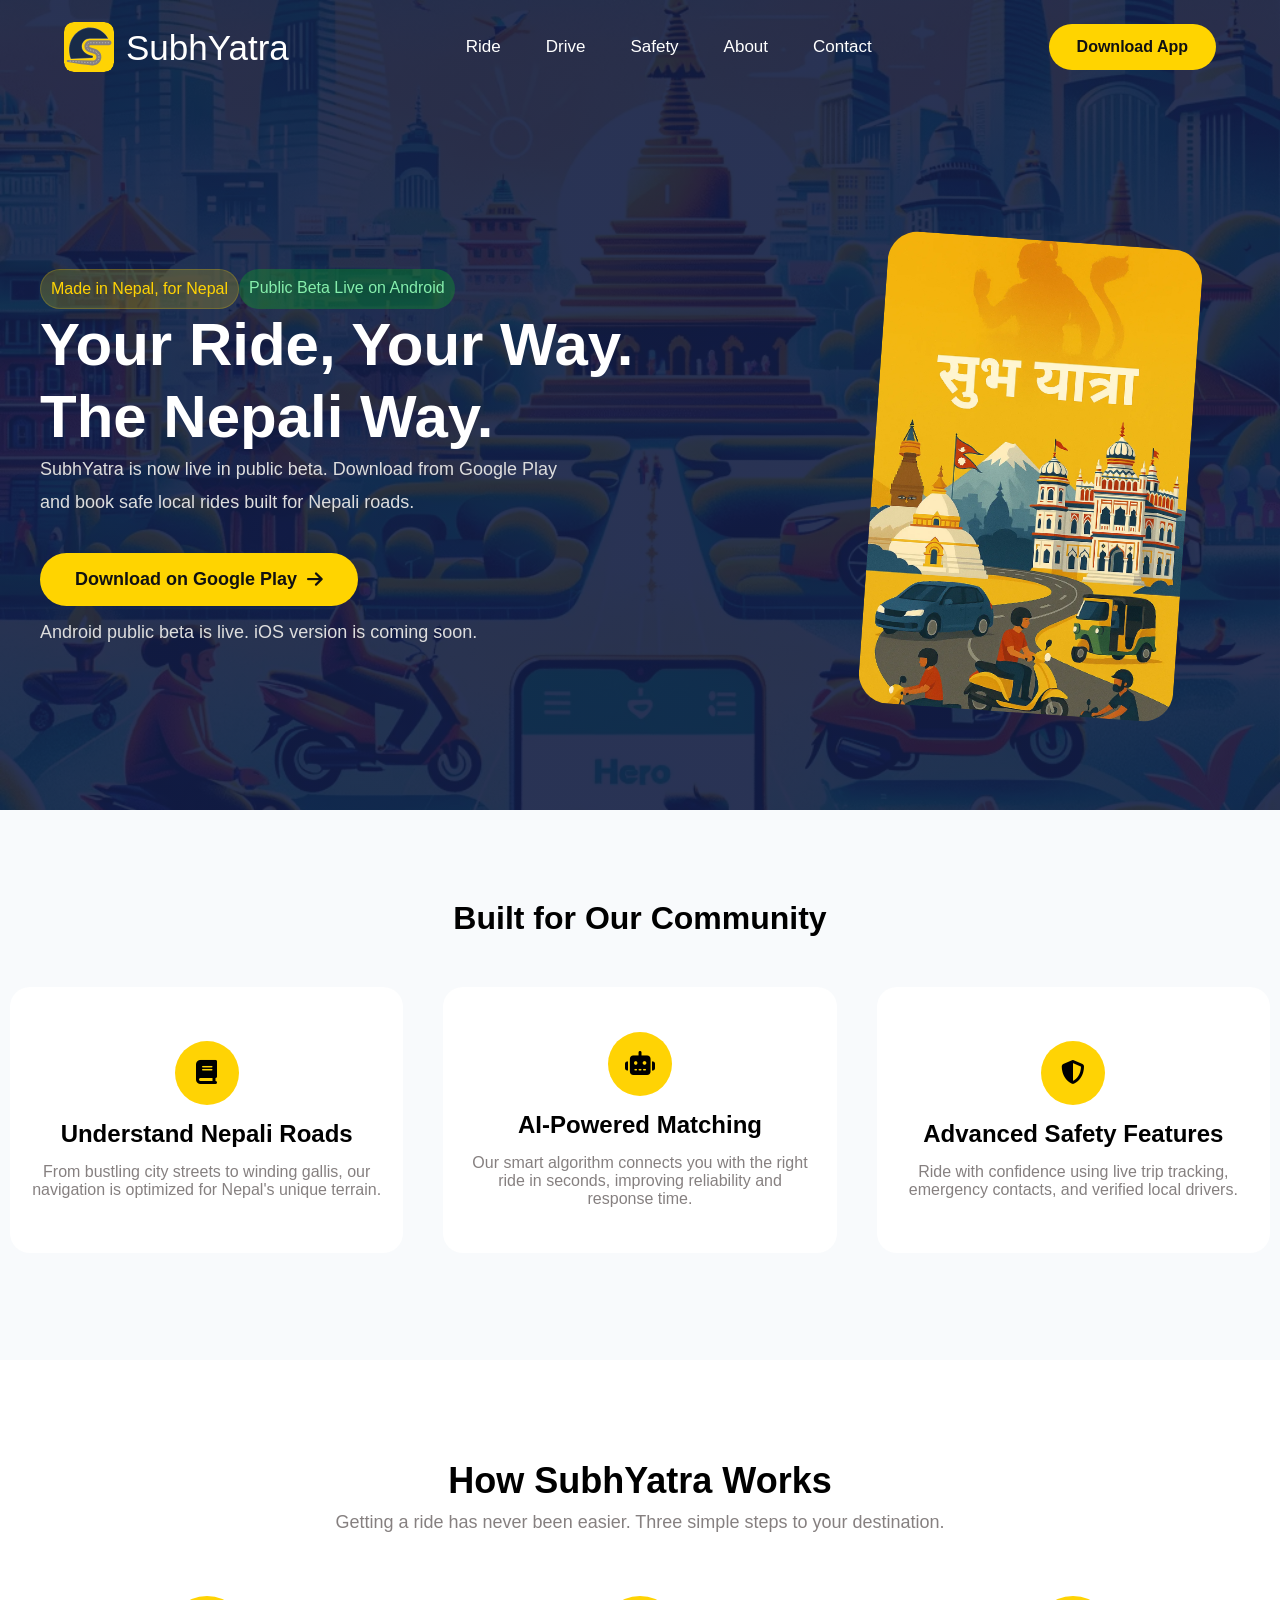
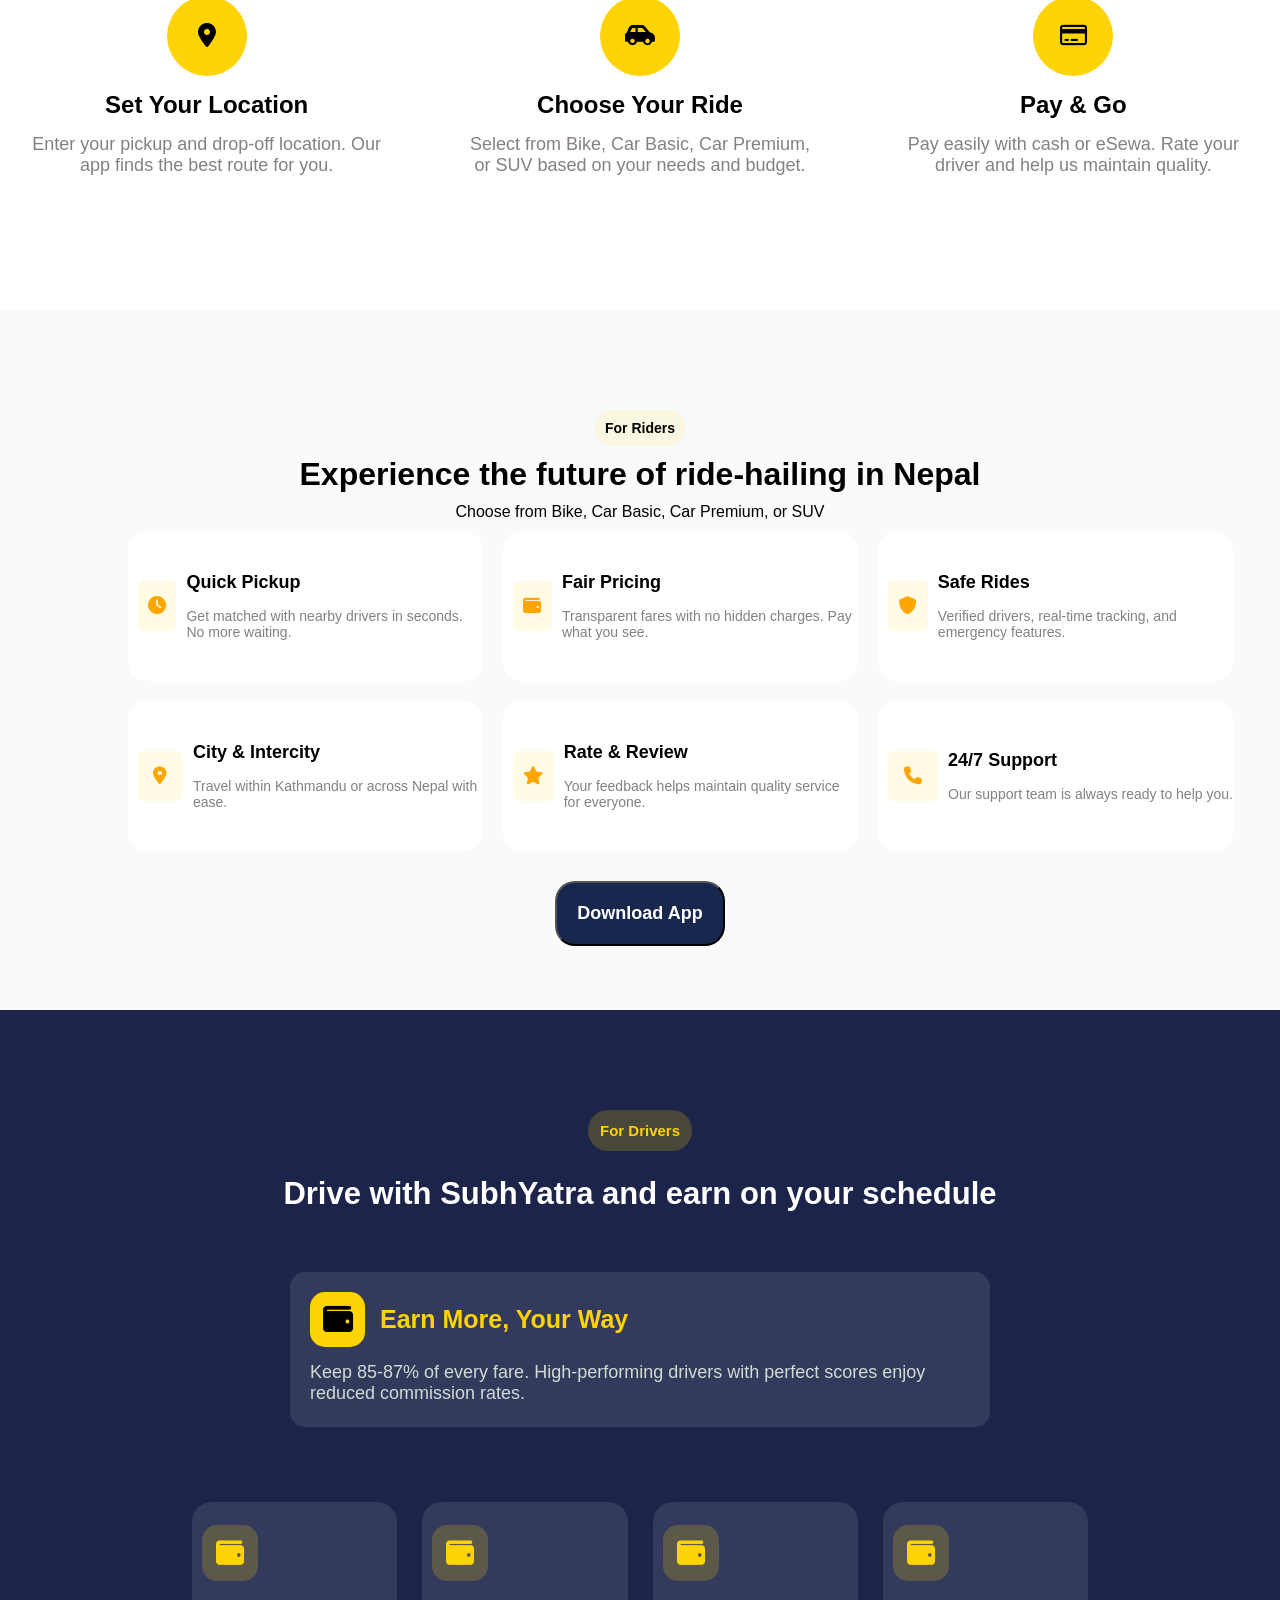
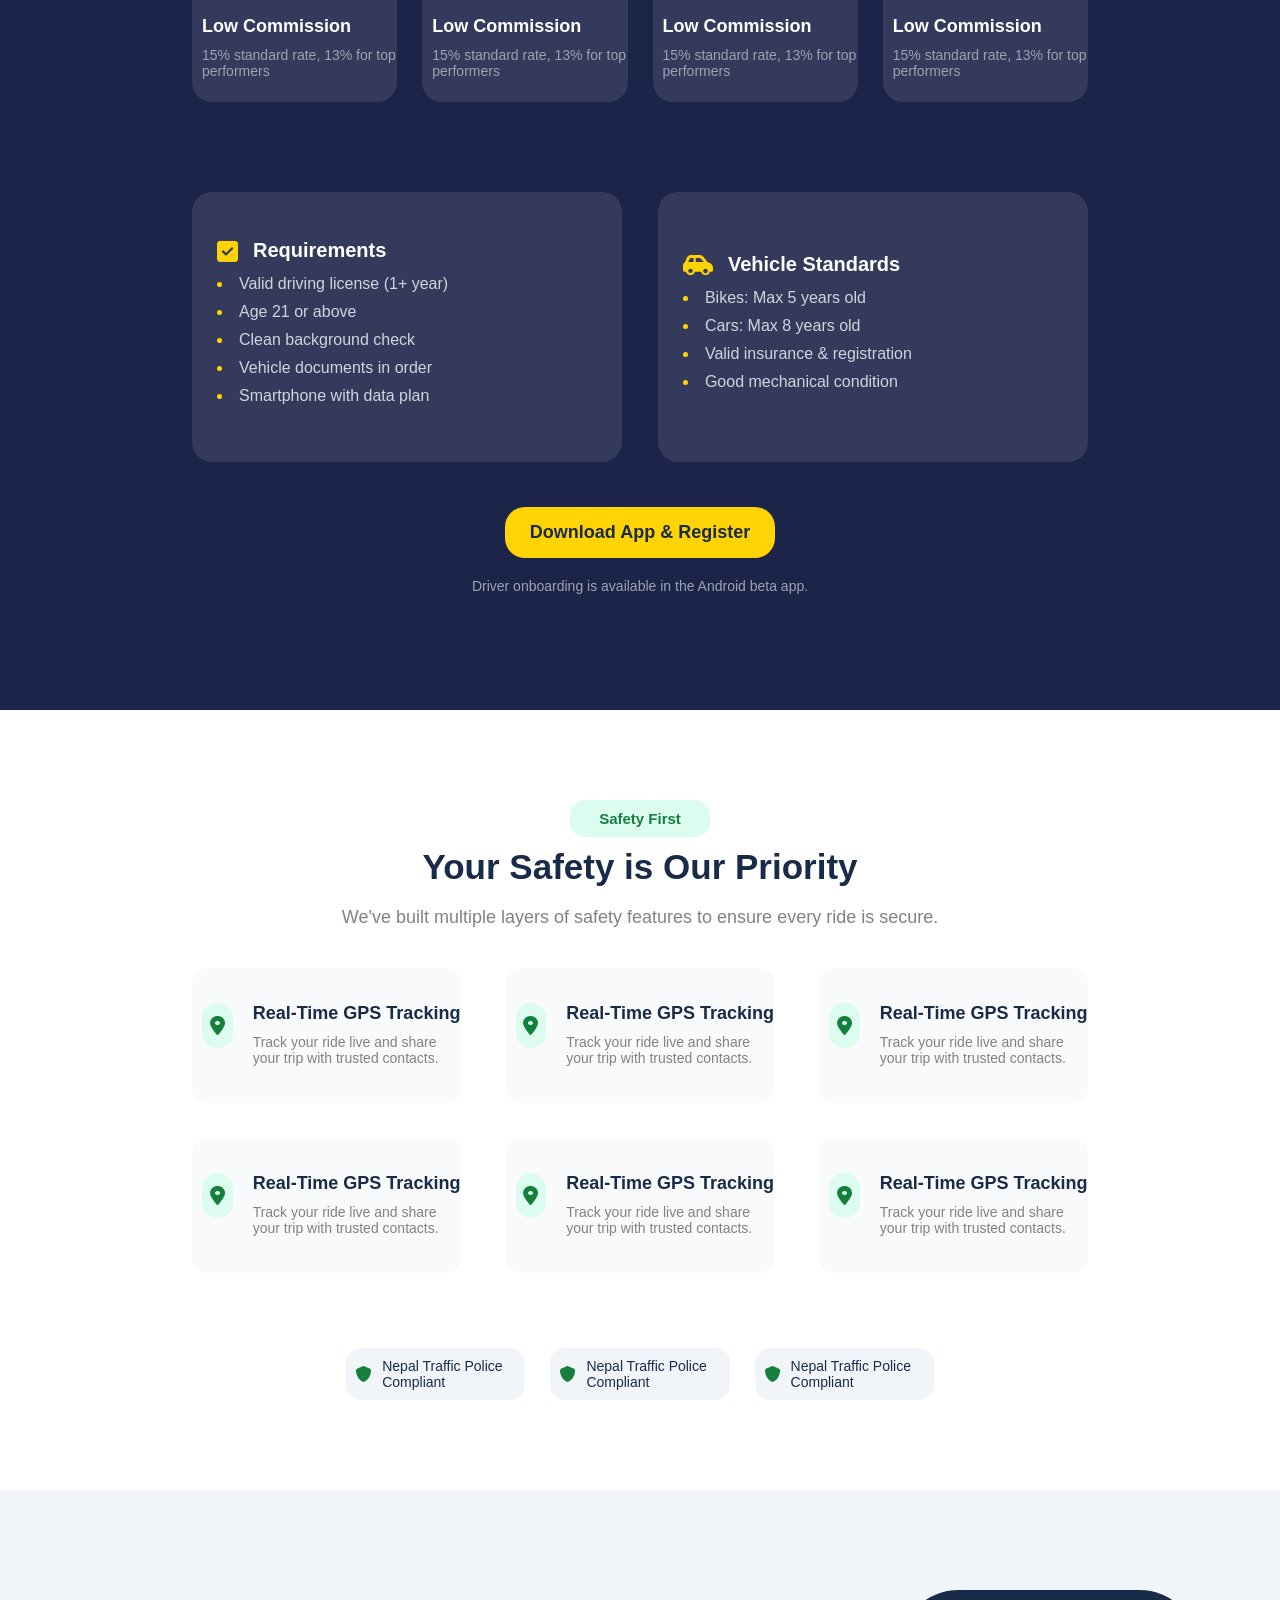
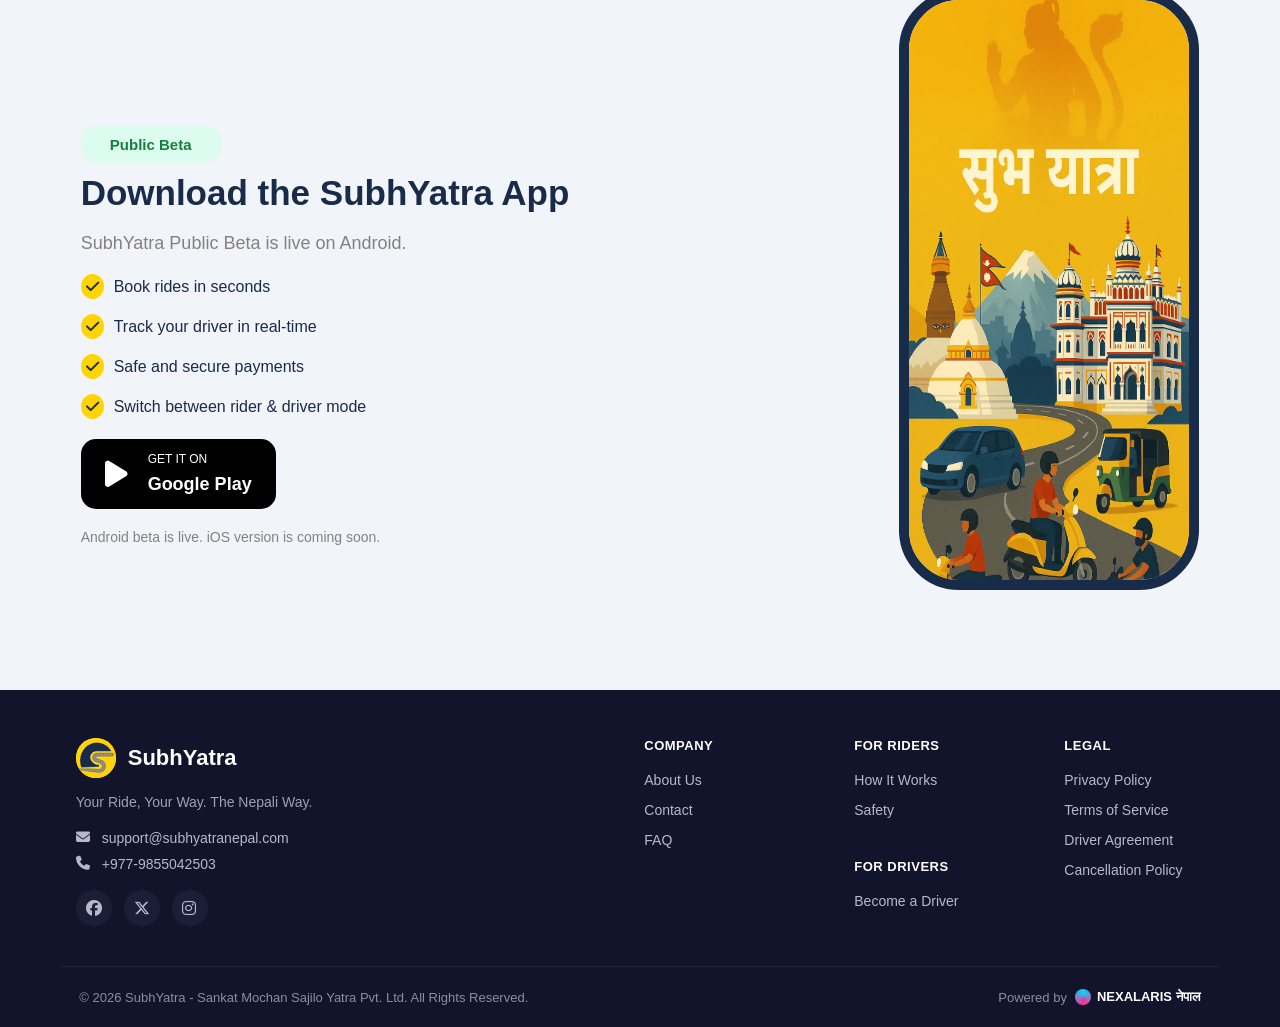
==== commit f7af1a2b: "footer added" ====
--- a/Project/index.html
+++ b/Project/index.html
@@ -20,7 +20,6 @@
           </a>
           <a href="#">SubhYatra</a>
         </div>
-
         <!-- Navigation -->
         <ul class="nav-links">
           <li><a href="#">Ride</a></li>
@@ -29,14 +28,12 @@
           <li><a href="#">About</a></li>
           <li><a href="#">Contact</a></li>
         </ul>
-
         <button class="download-btn">Download App</button>
       </div>
     </header>
     <!-- hero section -->
     <section class="hero">
       <!-- Left Content -->
-
       <div class="hero-content">
         <div class="top-hero">
           <p class="par1">Made in Nepal, for Nepal</p>
@@ -44,7 +41,6 @@
         </div>
         <h1>Your Ride, Your Way.</h1>
         <h1>The Nepali Way.</h1>
-
         <p class="par">
           SubhYatra is now live in public beta. Download from Google Play
           <br />
@@ -55,19 +51,16 @@
           Download on Google Play
           <i class="fa-solid fa-arrow-right"></i>
         </button>
-
         <p class="par">
           Android public beta is live. iOS version is coming soon.
         </p>
       </div>
-
       <!-- Right Image -->
       <div class="hero-image">
         <img src="Images/Hero.webp" alt="image not found" />
       </div>
     </section>
   </div>
-
   <!-- container1 -->
   <div class="container1">
     <h1>Built for Our Community</h1>
@@ -79,7 +72,6 @@
             <i class="fa-solid fa-book"></i>
           </div>
         </div>
-
         <h2>Understand Nepali Roads</h2>
         <p class="details">
           From bustling city streets to winding gallis, our navigation is
@@ -93,7 +85,6 @@
             <i class="fa-solid fa-robot"></i>
           </div>
         </div>
-
         <h2>AI-Powered Matching</h2>
         <p class="details">
           Our smart algorithm connects you with the right ride in seconds,
@@ -107,7 +98,6 @@
             <i class="fa-solid fa-shield-halved"></i>
           </div>
         </div>
-
         <h2>Advanced Safety Features</h2>
         <p class="details">
           Ride with confidence using live trip tracking, emergency contacts,
@@ -131,7 +121,6 @@
             <i class="fa-solid fa-location-dot"></i>
           </div>
         </div>
-
         <h2>Set Your Location</h2>
         <p class="details">
           Enter your pickup and drop-off location. Our app finds the best
@@ -145,7 +134,6 @@
             <i class="fa-solid fa-car-side"></i>
           </div>
         </div>
-
         <h2>Choose Your Ride</h2>
         <p class="details">
           Select from Bike, Car Basic, Car Premium, or SUV based on your needs
@@ -159,7 +147,6 @@
             <i class="fa-regular fa-credit-card"></i>
           </div>
         </div>
-
         <h2>Pay & Go</h2>
         <p class="details">
           Pay easily with cash or eSewa. Rate your driver and help us maintain
@@ -175,7 +162,6 @@
     <p>Choose from Bike, Car Basic, Car Premium, or SUV</p>
     <div class="content3">
       <!-- boxc-1 -->
-
       <div class="boxc">
         <div class="icon-box3">
           <div class="iconc">
@@ -189,9 +175,7 @@
           </p>
         </div>
       </div>
-
       <!-- boxc-2 -->
-
       <div class="boxc">
         <div class="icon-box3">
           <div class="iconc">
@@ -205,9 +189,7 @@
           </p>
         </div>
       </div>
-
       <!-- boxc-3 -->
-
       <div class="boxc">
         <div class="icon-box3">
           <div class="iconc">
@@ -222,7 +204,6 @@
         </div>
       </div>
       <!-- boxc-4 -->
-
       <div class="boxc">
         <div class="icon-box3">
           <div class="iconc">
@@ -236,9 +217,7 @@
           </p>
         </div>
       </div>
-
       <!-- boxc-5 -->
-
       <div class="boxc">
         <div class="icon-box3">
           <div class="iconc">
@@ -252,9 +231,7 @@
           </p>
         </div>
       </div>
-
       <!-- boxc-6 -->
-
       <div class="boxc">
         <div class="icon-box3">
           <div class="iconc">
@@ -267,10 +244,8 @@
         </div>
       </div>
     </div>
-
     <button class="cont3-but">Download App</button>
   </div>
-
   <!-- container4 -->
   <div class="container4">
     <p class="cont4-top">For Drivers</p>
@@ -284,10 +259,8 @@
             <i class="fa-solid fa-wallet"></i>
           </div>
         </div>
-
         <h2 class="t-heading">Earn More, Your Way</h2>
       </div>
-
       <p class="d4-details">
         Keep 85-87% of every fare. High-performing drivers with perfect scores
         enjoy reduced commission rates.
@@ -334,7 +307,6 @@
       <div class="d4-lbox">
         <div class="d4-lbox-top">
           <i class="fa-solid fa-square-check"></i>
-
           <h2>Requirements</h2>
         </div>
         <!-- list -->
@@ -352,7 +324,6 @@
       <div class="d4-lbox">
         <div class="d4-lbox-top">
           <i class="fa-solid fa-car-side"></i>
-
           <h2>Vehicle Standards</h2>
         </div>
         <!-- list -->
@@ -382,10 +353,8 @@
     <!-- first 3 box parent-->
     <div class="d5-boxA">
       <!-- box-1 -->
-
       <div class="box-d5A">
         <i class="fa-solid fa-location-dot"></i>
-
         <div class="d5-content">
           <h2>Real-Time GPS Tracking</h2>
           <p>
@@ -407,7 +376,6 @@
       <!-- box-3 -->
       <div class="box-d5A">
         <i class="fa-solid fa-location-dot"></i>
-
         <div class="d5-content">
           <h2>Real-Time GPS Tracking</h2>
           <p>
@@ -474,31 +442,112 @@
   <!-- container-6 -->
   <div class="cont-6">
     <!-- left side -->
-    <div class="D6-RT">
+    <div class="D6-lft">
       <p class="d5-top">Public Beta</p>
       <h1 class="d5-heading">Download the SubhYatra App</h1>
       <p class="d5-details">SubhYatra Public Beta is live on Android.</p>
       <!-- lists -->
       <ul class="d6-lists">
-        <li><i class="fa-regular fa-circle-check"></i>Book rides in seconds</li>
-        <li><i class="fa-regular fa-circle-check"></i>Track your driver in real-time</li>
-        <li><i class="fa-regular fa-circle-check"></i>Safe and secure payments</li>
-        <li><i class="fa-regular fa-circle-check"></i>Switch between rider & driver mode</li>
+        <li><i class="fa-solid fa-check"></i>Book rides in seconds</li>
+        <li><i class="fa-solid fa-check"></i>Track your driver in real-time</li>
+        <li><i class="fa-solid fa-check"></i>Safe and secure payments</li>
+        <li><i class="fa-solid fa-check"></i>Switch between rider & driver mode</li>
       </ul>
       <!-- d6-button -->
       <div class="d6-btn">
         <i class="fa-solid fa-play"></i>
         <div class="btn-details">
-          <p>GET IT ON</p>
-          <p>Google Play</p>
-        </div>
-      </div>
-      <p>
+          <p class="btn-up">GET IT ON</p>
+          <p class="btn-dn">Google Play</p>
+        </div>
+      </div>
+      <p class="lft-end">
         Android beta is live. iOS version is coming soon.
       </p>
     </div>
-  </div>
- <!-- right side -->
+    <!-- right side -->
+    <img class="d6-img" src="Images/Hero.webp" alt="image not found">
+  </div>
+  <!-- footer -->
+  <footer class="footer">
+    <div class="footer-top">
+      <!-- Brand -->
+      <div class="cnt-1">
+        <div class="brand-logo">
+          <img src="Images/logo.svg" alt="img not found">
+          <span class="brand-name">SubhYatra</span>
+        </div>
+        <p class="tagline">Your Ride, Your Way. The Nepali Way.</p>
+
+        <div class="contact-item">
+          <i class="fa-solid fa-envelope"></i>
+          <span>support@subhyatranepal.com</span>
+        </div>
+        <div class="contact-item">
+          <i class="fa-solid fa-phone"></i>
+          <span>+977-9855042503</span>
+        </div>
+
+        <div class="social-icons">
+          <a href="#" aria-label="Facebook">
+            <i class="fa-brands fa-facebook"></i>
+          </a>
+          <a href="#" aria-label="Twitter">
+            <i class="fa-brands fa-x-twitter"></i>
+          </a>
+          <a href="#" aria-label="Instagram">
+            <i class="fa-brands fa-instagram"></i>
+          </a>
+        </div>
+      </div>
+
+      <!-- Link columns -->
+      <div class="links-wrapper">
+        <div class="link-column">
+          <h4>COMPANY</h4>
+          <ul>
+            <li><a href="#">About Us</a></li>
+            <li><a href="#">Contact</a></li>
+            <li><a href="#">FAQ</a></li>
+          </ul>
+        </div>
+
+        <div class="link-group">
+          <div class="link-column">
+            <h4>FOR RIDERS</h4>
+            <ul>
+              <li><a href="#">How It Works</a></li>
+              <li><a href="#">Safety</a></li>
+            </ul>
+          </div>
+          <div class="link-column">
+            <h4>FOR DRIVERS</h4>
+            <ul>
+              <li><a href="#">Become a Driver</a></li>
+            </ul>
+          </div>
+        </div>
+
+        <div class="link-column">
+          <h4>LEGAL</h4>
+          <ul>
+            <li><a href="#">Privacy Policy</a></li>
+            <li><a href="#">Terms of Service</a></li>
+            <li><a href="#">Driver Agreement</a></li>
+            <li><a href="#">Cancellation Policy</a></li>
+          </ul>
+        </div>
+      </div>
+    </div>
+
+    <div class="footer-bottom">
+      <span>© 2026 SubhYatra - Sankat Mochan Sajilo Yatra Pvt. Ltd. All Rights Reserved.</span>
+      <div class="powered-by">
+        <span>Powered by</span>
+        <span class="brand-mark"><span class="dot"></span> NEXALARIS नेपाल</span>
+      </div>
+    </div>
+  </footer>
 
 
 </body>
--- a/Project/index.css
+++ b/Project/index.css
@@ -8,6 +8,7 @@
 body {
   height: 100vh;
 }
+
 .main {
   height: 90%;
   background: #18274d;
@@ -20,6 +21,7 @@
   background-position: center;
   background-repeat: no-repeat;
 }
+
 /* HEADER */
 
 header {
@@ -43,11 +45,13 @@
   align-items: center;
   gap: 12px;
 }
+
 .logo img {
   width: 50px;
   height: 50px;
   display: block;
 }
+
 .logo a {
   margin: 0;
   font-size: 35px;
@@ -101,21 +105,24 @@
   justify-content: space-between;
   align-items: center;
   gap: 60px;
-} 
+}
 
 .top-hero {
   display: flex;
   gap: 0;
 }
+
 .top-hero p {
   padding: 10px;
   border-radius: 40px;
 }
+
 .par1 {
   color: #ffd304;
   background-color: rgba(255, 212, 0, 0.2);
   border: 1px solid rgba(255, 212, 0, 0.2);
 }
+
 .par2 {
   color: #86efac;
   background-color: rgba(0, 255, 0, 0.2);
@@ -186,15 +193,18 @@
   align-items: center;
   gap: 40px;
 }
+
 .container1 h1 {
   margin-top: 90px;
 }
+
 .box-cont {
   width: 100%;
   display: flex;
   justify-content: center;
   gap: 20px;
 }
+
 .box {
   width: 400px;
   height: 266px;
@@ -219,9 +229,11 @@
   justify-content: center;
   align-items: center;
 }
+
 .icon {
   font-size: 24px;
 }
+
 .box h1 {
   font-size: 20px;
 }
@@ -230,11 +242,13 @@
   color: #868080;
   font-size: 16px;
 }
+
 .box-anim {
   transition:
     transform 0.35s ease,
     box-shadow 0.35s ease;
 }
+
 .box-anim:hover {
   transform: translateY(-10px);
   box-shadow: 0 15px 35px rgba(0, 0, 0, 0.15);
@@ -251,6 +265,7 @@
   align-items: center;
   gap: 10px;
 }
+
 .icon-box2 {
   width: 80px;
   height: 80px;
@@ -260,14 +275,17 @@
   justify-content: center;
   align-items: center;
 }
+
 .container2 h1 {
   font-size: 36px;
   margin-top: 100px;
 }
+
 .container2 p {
   font-size: 18px;
   color: #868080;
 }
+
 /* container3 */
 .container3 {
   background-color: #f8fafc;
@@ -279,6 +297,7 @@
   align-items: center;
   gap: 10px;
 }
+
 .riders {
   margin-top: 100px;
   background-color: #ffd3041a;
@@ -287,6 +306,7 @@
   font-size: 14px;
   font-weight: bold;
 }
+
 .content3 {
   width: 80%;
 
@@ -296,6 +316,7 @@
   justify-items: center;
   align-items: center;
 }
+
 .boxc {
   width: 355px;
   height: 150px;
@@ -306,6 +327,7 @@
   justify-content: center;
   align-items: center;
 }
+
 .icon-box3 {
   width: 50px;
   height: 50px;
@@ -316,6 +338,7 @@
   border-radius: 5px;
   margin: 10px;
 }
+
 .iconc {
   font-size: 18px;
   color: orange;
@@ -324,14 +347,17 @@
 .boxc h2 {
   font-size: 18px;
 }
+
 .boxc p {
   font-size: 14px;
 }
+
 .details3 {
   display: flex;
   flex-direction: column;
   gap: 15px;
 }
+
 .cont3-but {
   background-color: #18274d;
   color: #fff;
@@ -350,6 +376,7 @@
   align-items: center;
   flex-direction: column;
 }
+
 /* for drivers */
 .cont4-top {
   font-size: 15px;
@@ -362,11 +389,13 @@
   display: flex;
   align-items: center;
 }
+
 .container4 h1 {
   font-size: 31px;
   color: #ffffff;
   margin-top: 25px;
 }
+
 /* box-1 */
 .box-d1 {
   width: 700px;
@@ -377,6 +406,7 @@
   background-color: rgb(51, 58, 92);
   background-image: none;
 }
+
 .d1-top {
   display: flex;
   align-items: center;
@@ -384,6 +414,7 @@
   margin-left: 20px;
   margin-top: 20px;
 }
+
 .icon-boxd {
   width: 55px;
   height: 55px;
@@ -393,20 +424,24 @@
   align-items: center;
   border-radius: 15px;
 }
+
 .icon-d {
   font-size: 30px;
   color: black;
 }
+
 .d4-details {
   margin-top: 15px;
   margin-left: 20px;
   color: #d1dbd5;
   font-size: 18px;
 }
+
 .t-heading {
   color: #ffd304;
   font-size: 25px;
 }
+
 /* container-4 middle boxes */
 .mid-boxes {
   width: 70%;
@@ -429,6 +464,7 @@
   gap: 10px;
   justify-content: center;
 }
+
 .icon-secm4 {
   height: 56px;
   width: 56px;
@@ -439,19 +475,23 @@
   align-items: center;
   margin-left: 10px;
 }
+
 .icon-secm4 i {
   font-size: 28px;
   color: #ffd304;
 }
+
 .d4-mBox h1 {
   font-size: 18px;
   margin-left: 10px;
 }
+
 .d4-mBox p {
   font-size: 14px;
   color: #9ca3af;
   margin-left: 10px;
 }
+
 /* last boxes */
 .last-boxes {
   width: 70%;
@@ -461,6 +501,7 @@
   align-items: center;
   gap: 4%;
 }
+
 .d4-lbox {
   width: 48%;
   background-color: rgb(51, 58, 92);
@@ -477,30 +518,36 @@
   margin-left: 25px;
   margin-bottom: 8px;
 }
+
 .d4-lbox-top i {
   font-size: 24px;
   color: #ffd304;
 }
+
 .d4-lbox-top h2 {
   color: #fff;
   font-size: 20px;
   margin-bottom: 5px;
 }
+
 .lst-list ul {
   list-style-type: disc;
   list-style-position: inside;
   color: #ffd304;
 }
+
 .lst-list li {
   color: #d1d5db;
   font-size: 16px;
   padding-bottom: 10px;
   padding-left: 25px;
 }
+
 .lst-list li::marker {
   color: #ffd304;
   font-size: 16px;
 }
+
 .d4-button {
   margin-top: 30px;
   background-color: #ffd304;
@@ -511,39 +558,48 @@
   border-radius: 20px;
   border: none;
 }
+
 .d4-end {
   margin-top: 20px;
   color: #9ca3af;
   font-size: 14px;
 }
+
 /* container-5 */
 .d5 {
   height: 780px;
   display: flex;
   align-items: center;
   flex-direction: column;
- 
 }
 
 .d5-top {
   margin-top: 90px;
   font-size: 15px;
   font-weight: bold;
+  width: 140px;
   color: #15803d;
   background-color: #dcfcef;
   padding: 10px 15px;
   border-radius: 15px;
-}
+  display: flex;
+  justify-content: center;
+  align-items: center;
+}
+
 .d5-heading {
   font-size: 35px;
   font-weight: bold;
+  color: #182b48;
   margin-top: 10px;
 }
+
 .d5-details {
   color: #868080;
   font-size: 18px;
   margin: 20px 0;
 }
+
 /* container-A */
 .d5-boxA {
   width: 70%;
@@ -552,15 +608,18 @@
   display: flex;
   gap: 5%;
 }
+
 /* box-1 */
 .box-d5A {
   background-color: #f8fafc;
+  color: #182b48;
   height: 90%;
   width: 30%;
   display: flex;
   gap: 20px;
   border-radius: 15px;
 }
+
 /* icon */
 .box-d5A i {
   height: 45px;
@@ -575,26 +634,32 @@
   margin-top: 35px;
   margin-left: 10px;
 }
+
 .d5-content {
   height: 80%;
   margin-top: 35px;
 }
+
 .d5-content h2 {
   font-size: 18px;
   margin-bottom: 10px;
 }
+
 .d5-content p {
   color: #868080;
   font-size: 14px;
 }
+
 .box-d5A {
   transition:
     transform 0.35s ease,
     box-shadow 0.35s ease;
 }
+
 .box-d5A:hover {
   box-shadow: 0 10px 10px rgba(0, 0, 0, 0.15);
 }
+
 /* D5 ending */
 .d5-end-cont {
   margin-top: 60px;
@@ -604,6 +669,7 @@
   justify-content: center;
   gap: 25px;
 }
+
 /* D5 end box */
 .d5-end {
   width: 20%;
@@ -615,23 +681,272 @@
   gap: 10px;
   border-radius: 15px;
 }
+
 .d5-end i {
   color: #15803d;
   font-size: 16px;
 }
+
 .d5-end p {
   font-size: 14px;
-}
+  color: #182b48;
+}
+
 /* container-6 */
-.cont-6{
+.cont-6 {
   height: 800px;
   background-color: #f1f5f9;
-  margin: auto;
-  display: flex;
-  /* justify-content: space-between; */
-  /* align-items: center; */
-  gap: 60px;
-}
-.d6-lists{
+  display: flex;
+  align-items: center;
+  justify-content: center;
+  gap: 330px;
   
-}+}
+
+.D6-lft {
+  display: flex;
+  flex-direction: column;
+}
+
+.d6-lists {
+  list-style: none;
+  font-size: 16px;
+  color: #182b48;
+  padding: 0;
+  display: flex;
+  flex-direction: column;
+  gap: 15px;
+}
+
+.d6-lists i {
+  font-size: 15px;
+  font-weight: 600;
+  background-color: #ffd304;
+  padding: 5px;
+  border-radius: 50%;
+  margin-right: 10px;
+
+}
+
+/* d6-button */
+.d6-btn {
+  width: 195px;
+  height: 70px;
+  background-color: #000000;
+  color: #ffffff;
+  display: flex;
+  justify-content: center;
+  align-items: center;
+  gap: 20px;
+  border-radius: 15px;
+  margin: 20px 0;
+}
+
+.d6-btn i {
+  font-size: 30px;
+}
+
+.btn-up {
+  font-size: 12px;
+  margin-bottom: 8px;
+}
+
+.btn-dn {
+  font-size: 18px;
+  font-weight: bold;
+}
+
+.lft-end {
+  font-size: 14px;
+  color: #868080;
+}
+
+/* d6-img */
+
+.d6-img {
+  width: 300px;
+  height: 600px;
+  border-radius: 60px;
+  border: 10px solid #182b48;
+}
+/* footer */
+.footer {
+    background-color: #12142b;
+    color: #b7b9c9;
+    padding: 48px 60px 0;
+   
+  }
+ 
+  .footer-top {
+    display: flex;
+    justify-content: center ;
+    gap: 32px;
+    padding-bottom: 40px;
+    margin: auto;
+  }
+ 
+  /* Brand column */
+  .cnt-1 {
+    max-width: 320px;
+    margin-right: 300px;
+  
+  }
+ 
+  .brand-logo {
+    display: flex;
+    align-items: center;
+    gap: 12px;
+    margin-bottom: 16px;
+  }
+ 
+  .brand-logo img {
+    width: 40px;
+    height: 40px;
+    border-radius: 50%;
+    background-color: #f5c518;
+    display: flex;
+    align-items: center;
+    justify-content: center;
+    font-weight: 700;
+    font-size: 20px;
+    color: #12142b;
+    
+  }
+ 
+  .brand-name {
+    font-size: 22px;
+    font-weight: 700;
+    color: #ffffff;
+  }
+ 
+  .tagline {
+    font-size: 14px;
+    color: #9ca3af;
+    margin-bottom: 20px;
+  }
+ 
+  .contact-item {
+    display: flex;
+    align-items: center;
+    gap: 10px;
+    font-size: 14px;
+    color: #b7b9c9;
+    margin-bottom: 10px;
+  }
+ 
+  .contact-item i {
+    width: 16px;
+    height: 16px;
+  }
+ 
+  .social-icons {
+    display: flex;
+    gap: 12px;
+    margin-top: 18px;
+  }
+ 
+  .social-icons a {
+    width: 36px;
+    height: 36px;
+    border-radius: 50%;
+    background-color: #1c1e38;
+    display: flex;
+    align-items: center;
+    justify-content: center;
+    color: #b7b9c9;
+    text-decoration: none;
+    transition: background-color 0.2s ease;
+  }
+ 
+  .social-icons a:hover {
+    background-color: #2a2d54;
+  }
+ 
+  .social-icons i {
+    width: 16px;
+    height: 16px;
+  }
+ 
+  /* Link columns */
+  .link-column {
+    min-width: 140px;
+  }
+ 
+  .link-column + .link-column {
+    margin-top: 0;
+  }
+ 
+  .link-column h4 {
+    font-size: 13px;
+    letter-spacing: 0.5px;
+    color: #ffffff;
+    margin-bottom: 18px;
+    font-weight: 700;
+  }
+ 
+  .link-column ul {
+    list-style: none;
+  }
+ 
+  .link-column li {
+    margin-bottom: 12px;
+  }
+ 
+  .link-column a {
+    color: #b7b9c9;
+    font-size: 14px;
+    text-decoration: none;
+  }
+ 
+  .link-column a:hover {
+    color: #f5c518;
+  }
+ 
+  .link-group {
+    display: flex;
+    flex-direction: column;
+    gap: 28px;
+  }
+ 
+  .links-wrapper {
+    display: flex;
+    gap: 70px;
+    flex-wrap: wrap;
+  }
+ 
+  /* Bottom bar */
+  .footer-bottom {
+    border-top: 1px solid #23253f;
+    padding: 22px 0;
+    display: flex;
+    justify-content: center;
+    align-items: center;
+    flex-wrap: wrap;
+    gap: 470px;
+    font-size: 13px;
+    color: #8b8da3;
+  }
+ 
+  .powered-by {
+    display: flex;
+    align-items: center;
+    gap: 8px;
+  }
+ 
+  .powered-by .brand-mark {
+    display: flex;
+    align-items: center;
+    gap: 6px;
+    color: #ffffff;
+    font-weight: 600;
+  }
+ 
+  .powered-by .brand-mark .dot {
+    width: 16px;
+    height: 16px;
+    border-radius: 50%;
+    background: conic-gradient(#00d4ff, #ff2d95, #00d4ff);
+  }
+ 
+  
+  
